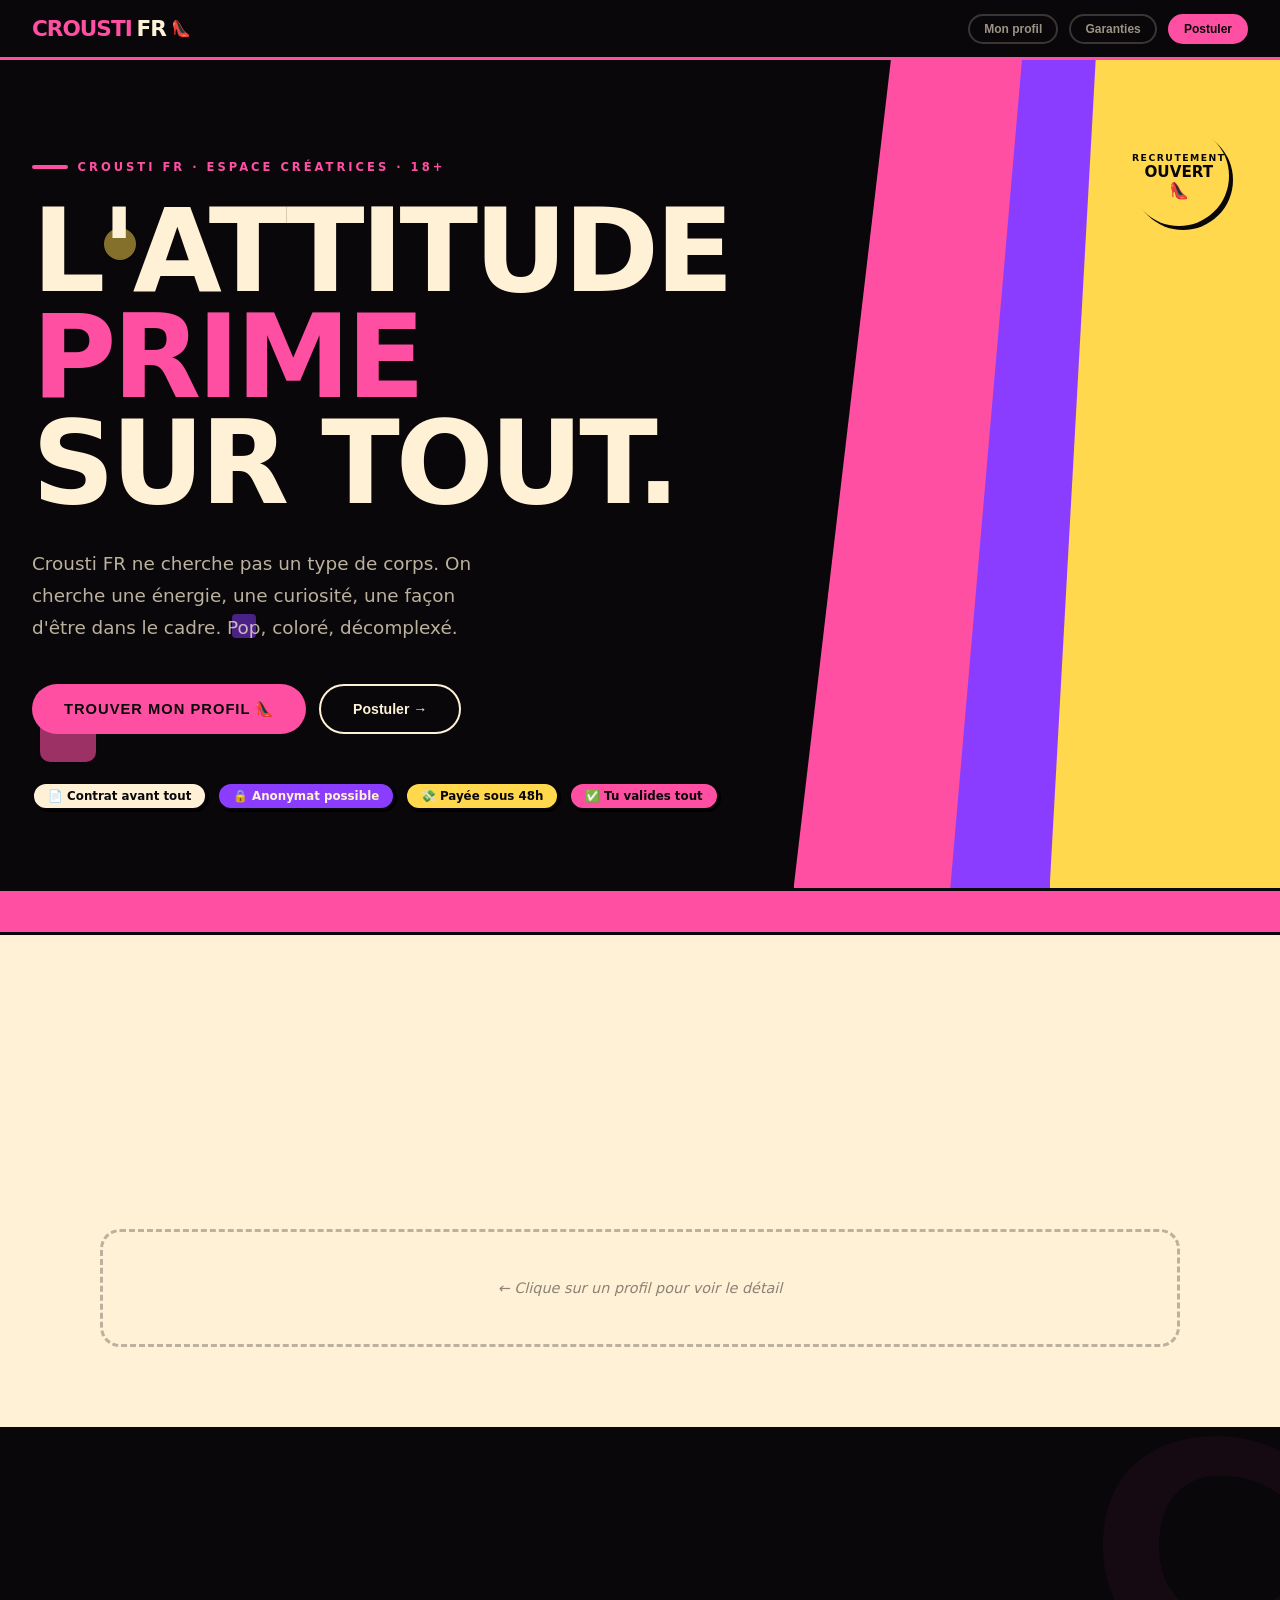
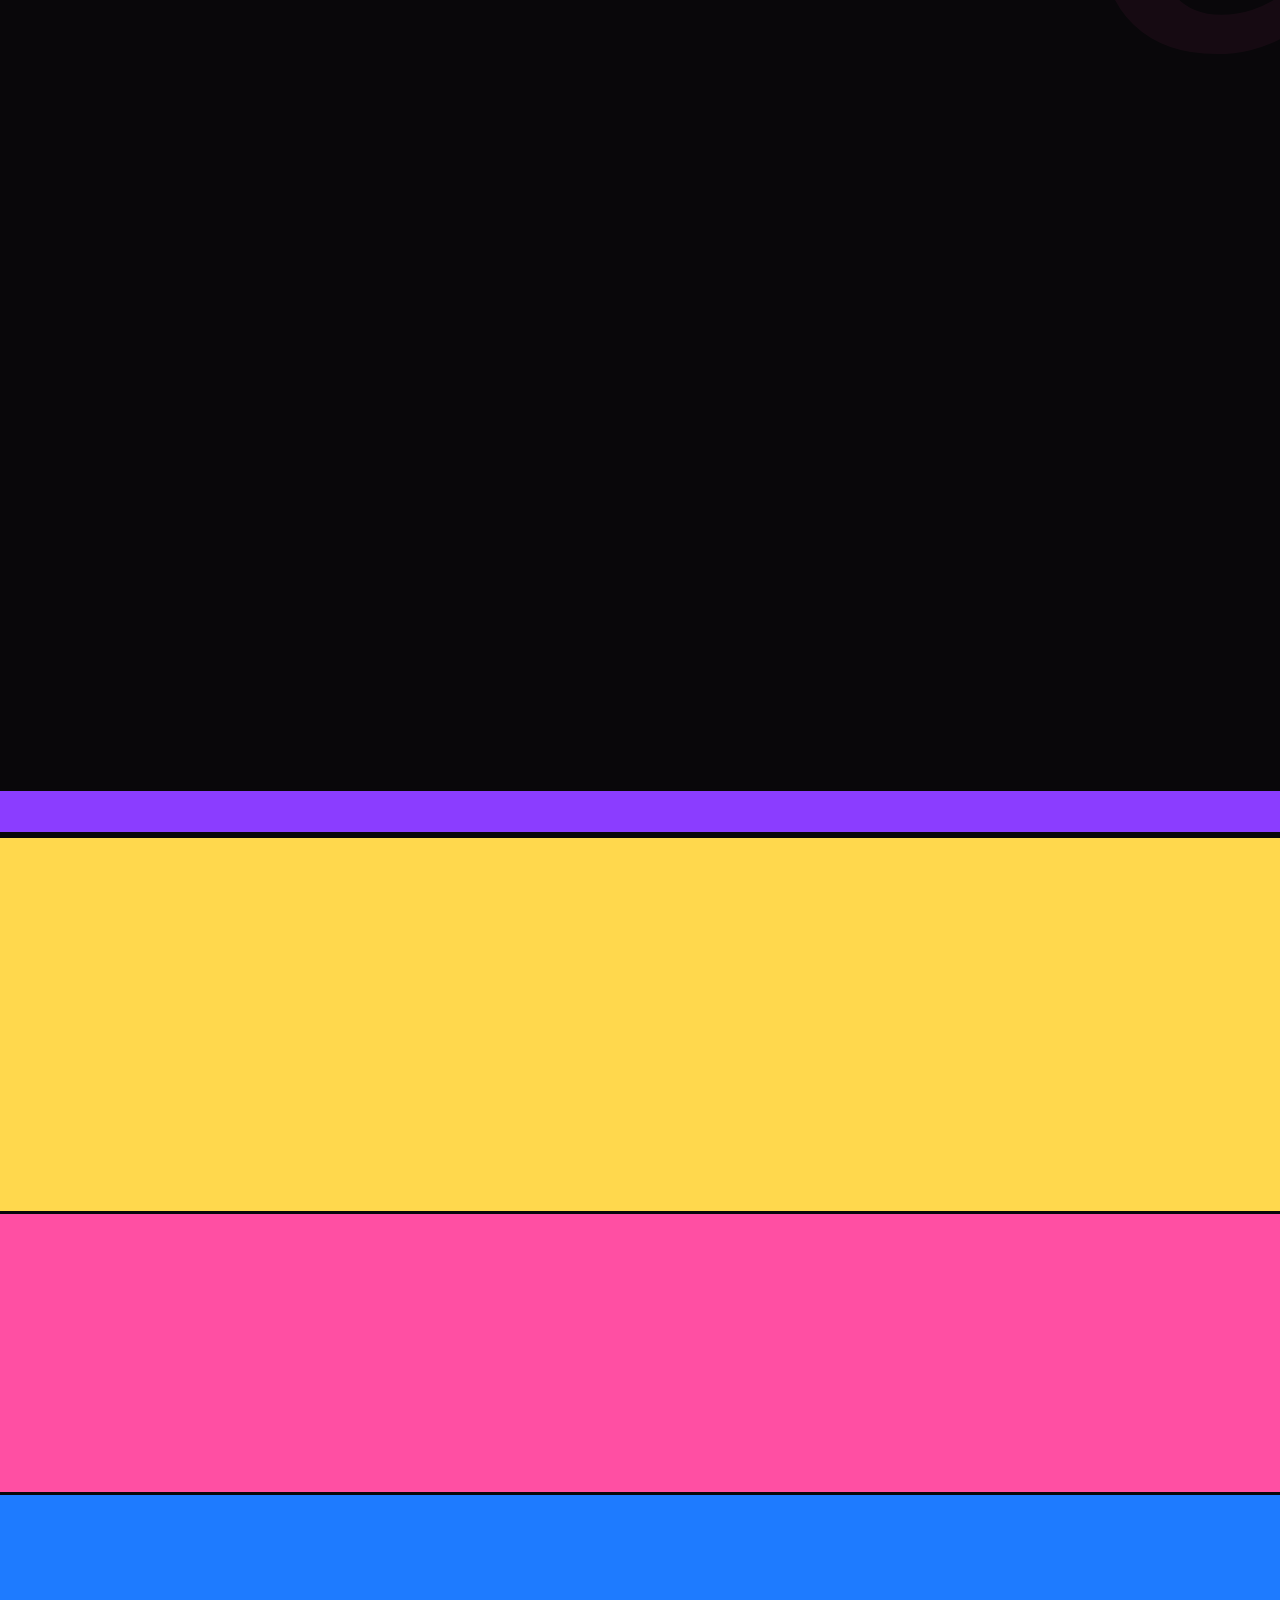
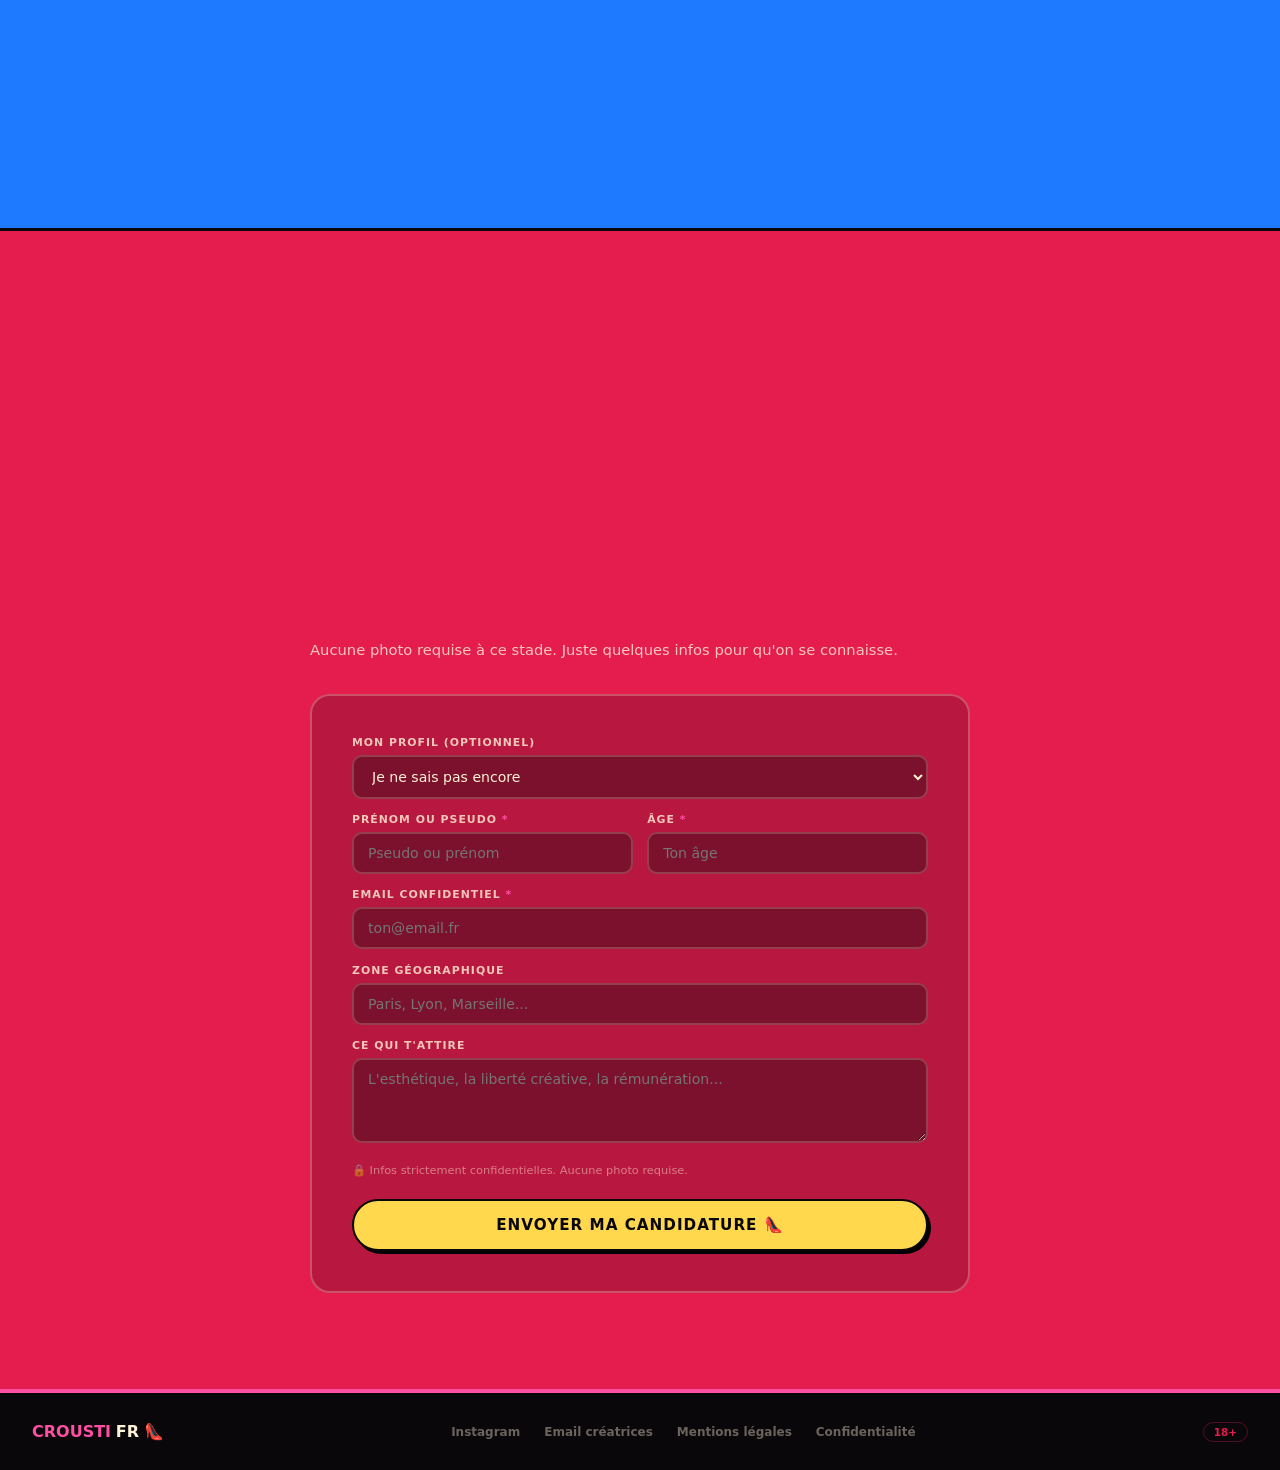
==== crousti-fr/index.html @ fb26a872 "Add files via upload" ====
<!DOCTYPE html>
<html lang="fr">
<head>
  <meta charset="UTF-8" />
  <meta name="viewport" content="width=device-width, initial-scale=1.0" />
  <title>Crousti FR – Espace Créatrices 18+</title>
  <link rel="stylesheet" href="css/style.css" />
</head>
<body>

  <!-- ══ HEADER ══════════════════════════════════════════════════════════════ -->
  <header>
    <div class="logo">
      <span class="logo-crousti">CROUSTI</span>
      <span class="logo-fr">FR</span>
      <span class="logo-heel">👠</span>
    </div>
    <nav>
      <button class="nav-link" onclick="scrollTo('profils')">Mon profil</button>
      <button class="nav-link" onclick="scrollTo('garanties')">Garanties</button>
      <button class="nav-cta"  onclick="scrollTo('postuler')">Postuler</button>
    </nav>
  </header>

  <!-- ══ HERO ════════════════════════════════════════════════════════════════ -->
  <section id="hero">
    <div class="hero-bg">
      <!-- Image hero : remplace src par l'URL de ton image hébergée -->
      <div class="hero-img-wrap" id="hero-img-wrap">
        <img src="hero.jpg" alt="Crousti FR modèle" onerror="this.parentElement.style.display='none'" />
        <div class="hero-img-fade"></div>
        <div class="hero-img-veil"></div>
      </div>
      <div class="band-rose"></div>
      <div class="band-violet"></div>
      <div class="band-jaune"></div>
      <div class="deco-sq1"></div>
      <div class="deco-sq2"></div>
      <div class="deco-sq3"></div>
    </div>
    <div class="hero-badge">
      <div>
        <div class="hero-badge-label">Recrutement</div>
        <div class="hero-badge-open">OUVERT</div>
        <div>👠</div>
      </div>
    </div>
    <div class="hero-content">
      <div class="hero-overline">
        <div class="overline-bar"></div>
        <span class="overline-text">Crousti FR · Espace créatrices · 18+</span>
      </div>
      <h1 class="hero-h1">
        <span class="hero-word"><span class="hero-word-inner">L'ATTITUDE</span></span>
        <span class="hero-word"><span class="hero-word-inner rose">PRIME</span></span>
        <span class="hero-word"><span class="hero-word-inner">SUR TOUT.</span></span>
      </h1>
      <p class="hero-sub">
        Crousti FR ne cherche pas un type de corps. On cherche une énergie, une curiosité, une façon d'être dans le cadre. Pop, coloré, décomplexé.
      </p>
      <div class="hero-ctas">
        <button class="btn-primary" onclick="scrollTo('profils')">Trouver mon profil 👠</button>
        <button class="btn-ghost"   onclick="scrollTo('postuler')">Postuler →</button>
      </div>
      <div class="hero-pills">
        <span class="pill pill-creme">📄 Contrat avant tout</span>
        <span class="pill pill-violet">🔒 Anonymat possible</span>
        <span class="pill pill-jaune">💸 Payée sous 48h</span>
        <span class="pill pill-rose">✅ Tu valides tout</span>
      </div>
    </div>
  </section>

  <!-- ══ TICKER 1 ═════════════════════════════════════════════════════════════ -->
  <div class="ticker ticker-rose">
    <div class="ticker-track" id="ticker1"></div>
  </div>

  <!-- ══ PROFILS ══════════════════════════════════════════════════════════════ -->
  <section id="profils">
    <div class="profils-inner">
      <div class="profils-header rv-left">
        <div>
          <span class="sec-label" style="color:var(--rose)">5 profils recherchés</span>
          <h2 class="profils-h2">Tu te reconnais<br><span>dans lequel ?</span></h2>
        </div>
        <p class="profils-sub">Clique sur le profil qui te ressemble pour voir ce qu'on attend de toi.</p>
      </div>
      <div class="cards-grid" id="seg-cards"></div>
      <div id="seg-detail-area">
        <div class="seg-placeholder">← Clique sur un profil pour voir le détail</div>
      </div>
    </div>
  </section>

  <!-- ══ MANIFESTE ════════════════════════════════════════════════════════════ -->
  <section id="manifeste">
    <span class="manifeste-deco">C</span>
    <div class="manifeste-inner rv-up">
      <span class="sec-label" style="color:var(--rose)">Notre état d'esprit</span>
      <h2 class="manifeste-h2">
        Le désir n'a pas besoin<br>d'être sombre<br>
        <span>pour être intense.</span>
      </h2>
      <p class="manifeste-p">Crousti FR produit des photos et vidéos érotiques pour adultes. Du contenu assumé, esthétiquement soigné, tourné dans le respect total de chaque créatrice. Pas le cliché du secteur — quelque chose de plus curieux, de plus coloré, de plus humain.</p>
      <p class="manifeste-p">Nos tournages sont des espaces où le désir peut être drôle, inattendu, pop, tendre — toujours librement choisi. Jamais honteux. Jamais imposé.</p>
      <p class="manifeste-quote">Parce que la curiosité est une énergie. Et chez Crousti FR, elle porte des talons.</p>
      <p class="manifeste-p">Et cette curiosité n'a pas d'âge. À 40 ans, la façon d'être dans un cadre — d'y apporter quelque chose de vrai, d'ancré — ça ne s'invente pas. C'est exactement ce qu'on cherche.</p>
    </div>
  </section>

  <!-- ══ PROCESS ══════════════════════════════════════════════════════════════ -->
  <section id="process">
    <div class="process-header rv-up">
      <span class="sec-label" style="color:rgba(255,241,214,.6)">Comment ça se passe</span>
      <h2 class="process-h2">
        6 étapes. <span class="j">Transparent.</span> <span class="r">Sans surprise.</span>
      </h2>
    </div>
    <div class="process-grid" id="process-grid"></div>
  </section>

  <!-- ══ TICKER 2 ═════════════════════════════════════════════════════════════ -->
  <div class="ticker ticker-violet">
    <div class="ticker-track" id="ticker2"></div>
  </div>

  <!-- ══ GARANTIES ════════════════════════════════════════════════════════════ -->
  <section id="garanties">
    <div class="garanties-inner">
      <div class="garanties-header rv-up">
        <div>
          <span class="sec-label" style="color:rgba(9,7,10,.6)">Tes garanties</span>
          <h2 class="garanties-h2">
            Ce qu'on te garantit.<br><span>Sans exception.</span>
          </h2>
        </div>
        <p style="font-size:.88rem;color:rgba(9,7,10,.55);max-width:260px;line-height:1.7">
          Pas des arguments marketing — les conditions de base.
        </p>
      </div>
      <div class="garanties-grid" id="garanties-grid"></div>
    </div>
  </section>

  <!-- ══ TÉMOIGNAGES ══════════════════════════════════════════════════════════ -->
  <section id="temoignages">
    <div class="temoignages-inner">
      <div class="rv-up">
        <span class="sec-label" style="color:rgba(9,7,10,.6)">Elles l'ont fait</span>
        <h2 class="temoignages-h2">Ce qu'elles en disent.</h2>
      </div>
      <div class="temo-grid" id="temo-grid"></div>
    </div>
  </section>

  <!-- ══ FAQ ══════════════════════════════════════════════════════════════════ -->
  <section id="faq">
    <div class="faq-inner">
      <div class="rv-up">
        <span class="sec-label" style="color:rgba(255,241,214,.6)">FAQ</span>
        <h2 class="faq-h2">Tes questions.<br><span>Nos réponses.</span></h2>
      </div>
      <div class="faq-list" id="faq-list"></div>
    </div>
  </section>

  <!-- ══ FORMULAIRE ════════════════════════════════════════════════════════════ -->
  <section id="postuler">
    <div class="form-inner">
      <div class="form-top rv-up">
        <div>
          <span class="sec-label" style="color:rgba(255,241,214,.6)">Candidature</span>
          <h2 class="form-h2">Prête à<br>nous rejoindre&nbsp;?</h2>
        </div>
        <div class="form-badge">
          <div>
            <div class="form-badge-icon">👠</div>
            <div class="form-badge-label">Réponse<br>48h</div>
          </div>
        </div>
      </div>
      <p class="form-intro">Aucune photo requise à ce stade. Juste quelques infos pour qu'on se connaisse.</p>

      <!-- Succès -->
      <div class="form-success" id="form-success">
        <span class="form-success-icon">👠</span>
        <h3>Candidature reçue !</h3>
        <p>On revient vers toi dans les 48h. À très vite.</p>
      </div>

      <!-- Formulaire -->
      <div class="form-box" id="form-box">
        <div class="form-field">
          <label class="form-label" for="f-profil">Mon profil (optionnel)</label>
          <select class="form-select" id="f-profil" name="profil">
            <option value="">Je ne sais pas encore</option>
            <option value="La Pop Curieuse">🍭 La Pop Curieuse</option>
            <option value="L'Attitude Assumée">💋 L'Attitude Assumée</option>
            <option value="La Complicité Ouverte">🌺 La Complicité Ouverte</option>
            <option value="L'Originale Décalée">🦋 L'Originale Décalée</option>
            <option value="L'Énergique Pop">🍒 L'Énergique Pop</option>
          </select>
        </div>
        <div class="form-row form-field">
          <div>
            <label class="form-label" for="f-prenom">Prénom ou pseudo <span style="color:var(--rose)">*</span></label>
            <input class="form-input" id="f-prenom" type="text" placeholder="Pseudo ou prénom" />
          </div>
          <div>
            <label class="form-label" for="f-age">Âge <span style="color:var(--rose)">*</span></label>
            <input class="form-input" id="f-age" type="number" placeholder="Ton âge" min="18" max="99" />
          </div>
        </div>
        <div class="form-field">
          <label class="form-label" for="f-email">Email confidentiel <span style="color:var(--rose)">*</span></label>
          <input class="form-input" id="f-email" type="email" placeholder="ton@email.fr" />
        </div>
        <div class="form-field">
          <label class="form-label" for="f-zone">Zone géographique</label>
          <input class="form-input" id="f-zone" type="text" placeholder="Paris, Lyon, Marseille..." />
        </div>
        <div class="form-field">
          <label class="form-label" for="f-motivation">Ce qui t'attire</label>
          <textarea class="form-textarea" id="f-motivation" placeholder="L'esthétique, la liberté créative, la rémunération..."></textarea>
        </div>
        <div class="form-error-msg" id="form-error">⚠️ Prénom, âge et email sont requis pour envoyer ta candidature.</div>
        <p class="form-privacy">🔒 Infos strictement confidentielles. Aucune photo requise.</p>
        <button class="btn-submit" id="btn-submit" onclick="submitForm()">
          Envoyer ma candidature 👠
        </button>
      </div>
    </div>
  </section>

  <!-- ══ FOOTER ════════════════════════════════════════════════════════════════ -->
  <footer>
    <div class="footer-logo">
      <span class="footer-logo-crousti">CROUSTI</span>
      <span class="footer-logo-fr">FR</span>
      <span class="logo-heel">👠</span>
    </div>
    <div class="footer-links">
      <a class="footer-link" href="#" target="_blank">Instagram</a>
      <a class="footer-link" href="#" target="_blank">Email créatrices</a>
      <a class="footer-link" href="#" target="_blank">Mentions légales</a>
      <a class="footer-link" href="#" target="_blank">Confidentialité</a>
    </div>
    <span class="footer-18">18+</span>
  </footer>

  <!-- ══ SCRIPT ════════════════════════════════════════════════════════════════ -->

  <script src="js/main.js"></script>
</body>
</html>
---- crousti-fr/css/style.css ----
/* ─── VARIABLES ─────────────────────────────────────────────────────── */
    :root {
      --noir:   #09070A;
      --rose:   #FF4FA3;
      --cerise: #E51D4E;
      --jaune:  #FFD84D;
      --bleu:   #1E7BFF;
      --violet: #8B3DFF;
      --creme:  #FFF1D6;
    }

    /* ─── RESET ─────────────────────────────────────────────────────────── */
    *, *::before, *::after { box-sizing: border-box; margin: 0; padding: 0; }
    html { scroll-behavior: smooth; }
    body {
      font-family: 'Segoe UI', system-ui, sans-serif;
      background: var(--noir);
      color: var(--creme);
      overflow-x: hidden;
    }
    button { cursor: pointer; }
    a { text-decoration: none; }

    /* ─── KEYFRAMES ──────────────────────────────────────────────────────── */
    @keyframes ticker {
      0%   { transform: translateX(0); }
      100% { transform: translateX(-50%); }
    }
    @keyframes badgeSpin {
      0%,100% { transform: rotate(-12deg) scale(1); }
      25%     { transform: rotate(-8deg) scale(1.06); }
      75%     { transform: rotate(-16deg) scale(0.96); }
    }
    @keyframes badgeSpin2 {
      0%,100% { transform: rotate(8deg) scale(1); }
      50%     { transform: rotate(12deg) scale(1.05); }
    }
    @keyframes pulseGlow {
      0%,100% { box-shadow: 4px 4px 0 #000, 0 0 0 0 rgba(255,79,163,0); }
      50%     { box-shadow: 4px 4px 0 #000, 0 0 24px 6px rgba(255,79,163,0.5); }
    }
    @keyframes fadeUp {
      from { opacity:0; transform: translateY(40px); }
      to   { opacity:1; transform: translateY(0); }
    }
    @keyframes popIn {
      0%   { opacity:0; transform: scale(0.75) rotate(-2deg); }
      70%  { opacity:1; transform: scale(1.06) rotate(0.5deg); }
      100% { opacity:1; transform: scale(1) rotate(0deg); }
    }
    @keyframes wordIn {
      from { opacity:0; transform: translateY(60px) skewY(4deg); }
      to   { opacity:1; transform: translateY(0) skewY(0deg); }
    }
    @keyframes floatBob {
      0%,100% { transform: translateY(0) rotate(-0.5deg); }
      50%     { transform: translateY(-8px) rotate(0.5deg); }
    }
    @keyframes heroSlideIn {
      from { opacity:0; transform: translateX(100%); }
      to   { opacity:1; transform: translateX(0); }
    }
    @keyframes heroImgFadeIn {
      from { opacity:0; }
      to   { opacity:1; }
    }

    /* ─── SCROLL REVEAL ──────────────────────────────────────────────────── */
    .rv-up   { opacity:0; transform: translateY(50px);  transition: opacity .65s cubic-bezier(.22,1,.36,1), transform .65s cubic-bezier(.22,1,.36,1); }
    .rv-left { opacity:0; transform: translateX(-55px); transition: opacity .6s cubic-bezier(.22,1,.36,1),  transform .6s cubic-bezier(.22,1,.36,1); }
    .rv-right{ opacity:0; transform: translateX(55px);  transition: opacity .6s cubic-bezier(.22,1,.36,1),  transform .6s cubic-bezier(.22,1,.36,1); }
    .rv-pop  { opacity:0; transform: scale(0.8);        transition: opacity .5s cubic-bezier(.34,1.56,.64,1), transform .5s cubic-bezier(.34,1.56,.64,1); }
    .visible { opacity:1 !important; transform: none !important; }

    /* ─── HEADER ──────────────────────────────────────────────────────────── */
    header {
      position: sticky; top: 0; z-index: 200;
      background: var(--noir);
      border-bottom: 3px solid var(--rose);
      display: flex; align-items: center; justify-content: space-between;
      padding: 0 2rem; height: 60px;
      animation: fadeUp .5s ease both;
    }
    .logo { display:flex; align-items:center; gap:.3rem; }
    .logo-crousti { font-weight:900; font-size:1.35rem; letter-spacing:-1px; color:var(--rose); }
    .logo-fr      { font-weight:900; font-size:1.35rem; letter-spacing:-1px; }
    .logo-heel    { animation: floatBob 3s ease-in-out infinite; display:inline-block; }
    nav { display:flex; gap:.7rem; }
    .nav-link {
      background: transparent; color: rgba(255,241,214,.6);
      border: 2px solid rgba(255,241,214,.2);
      padding: 6px 14px; border-radius: 50px; font-size:.75rem; font-weight:800;
      transition: all .2s;
    }
    .nav-link:hover { color: var(--creme); border-color: var(--creme); }
    .nav-cta {
      background: var(--rose); color: var(--noir); border: none;
      padding: 6px 16px; border-radius: 50px; font-size:.75rem; font-weight:800;
      animation: pulseGlow 3s 1s ease-in-out infinite;
      transition: transform .2s;
    }
    .nav-cta:hover { transform: scale(1.05); }

    /* ─── HERO ────────────────────────────────────────────────────────────── */
    #hero {
      min-height: 92vh; display:flex; flex-direction:column; justify-content:center;
      padding: 4rem 2rem 3rem; position:relative; overflow:hidden;
    }
    .hero-bg { position:absolute; inset:0; pointer-events:none; }

    /* Image hero */
    .hero-img-wrap {
      position:absolute; top:0; left:0; width:52%; height:100%;
      animation: heroImgFadeIn 1.1s .15s ease both;
    }
    .hero-img-wrap img {
      width:100%; height:100%; object-fit:cover; object-position:center top; display:block;
    }
    .hero-img-fade {
      position:absolute; inset:0;
      background: linear-gradient(to left, #09070A 0%, rgba(9,7,10,.73) 12%, rgba(9,7,10,.4) 30%, transparent 58%);
    }
    .hero-img-veil { position:absolute; inset:0; background: rgba(9,7,10,.13); }

    /* Color bands */
    .band-rose {
      position:absolute; top:0; right:0; width:38%; height:100%;
      background: var(--rose); clip-path: polygon(20% 0,100% 0,100% 100%,0 100%);
      animation: heroSlideIn .9s cubic-bezier(.22,1,.36,1) both;
    }
    .band-violet {
      position:absolute; top:0; right:0; width:28%; height:100%;
      background: var(--violet); clip-path: polygon(28% 0,100% 0,100% 100%,8% 100%);
      animation: heroSlideIn .9s .1s cubic-bezier(.22,1,.36,1) both;
    }
    .band-jaune {
      position:absolute; top:0; right:0; width:18%; height:100%;
      background: var(--jaune); clip-path: polygon(20% 0,100% 0,100% 100%,0 100%);
      animation: heroSlideIn .9s .2s cubic-bezier(.22,1,.36,1) both;
    }
    /* Floating deco shapes */
    .deco-sq1 {
      position:absolute; bottom:15%; left:3%; width:60px; height:60px;
      background: var(--rose); border-radius:12px; border:2px solid var(--noir);
      animation: floatBob 4s ease-in-out infinite; opacity:.6;
    }
    .deco-sq2 {
      position:absolute; top:20%; left:8%; width:36px; height:36px;
      background: var(--jaune); border-radius:50%; border:2px solid var(--noir);
      animation: floatBob 3s 1s ease-in-out infinite; opacity:.5;
    }
    .deco-sq3 {
      position:absolute; bottom:30%; left:18%; width:28px; height:28px;
      background: var(--violet); border-radius:6px; border:2px solid var(--noir);
      animation: floatBob 5s .5s ease-in-out infinite; opacity:.5;
    }
    /* Badge */
    .hero-badge {
      position:absolute; top:8%; right:4%; z-index:10;
      background: var(--jaune); border-radius:50%; width:100px; height:100px;
      display:flex; align-items:center; justify-content:center;
      box-shadow: 4px 4px 0 var(--noir);
      animation: badgeSpin 4s ease-in-out infinite;
      text-align:center; line-height:1.2;
    }
    .hero-badge-label { font-weight:900; font-size:.58rem; letter-spacing:1.5px; text-transform:uppercase; color:var(--noir); }
    .hero-badge-open  { font-weight:900; font-size:.95rem; color:var(--noir); }

    /* Hero content */
    .hero-content { position:relative; z-index:5; max-width:760px; }
    .hero-overline {
      display:inline-flex; align-items:center; gap:.6rem; margin-bottom:1.5rem;
      animation: fadeUp .6s .3s cubic-bezier(.22,1,.36,1) both;
    }
    .overline-bar { width:36px; height:4px; background:var(--rose); border-radius:2px; }
    .overline-text { font-size:.72rem; font-weight:800; letter-spacing:3px; text-transform:uppercase; color:var(--rose); }

    .hero-h1 {
      font-size: clamp(3rem,9vw,7.5rem); font-weight:900;
      letter-spacing:-4px; line-height:.92; margin-bottom:2rem;
      text-transform:uppercase;
    }
    .hero-word { display:block; overflow:hidden; }
    .hero-word-inner {
      display:block; color:var(--creme);
      animation: wordIn .7s cubic-bezier(.22,1,.36,1) both;
    }
    .hero-word-inner.rose { color: var(--rose); }
    .hero-word-inner:nth-child(1) { animation-delay:.4s; }
    .hero-word-inner:nth-child(2) { animation-delay:.55s; }
    .hero-word-inner:nth-child(3) { animation-delay:.7s; }

    .hero-sub {
      font-size: clamp(.95rem,2vw,1.15rem); color:rgba(255,241,214,.73);
      max-width:480px; line-height:1.75; margin-bottom:2.5rem;
      animation: fadeUp .6s .85s cubic-bezier(.22,1,.36,1) both;
    }
    .hero-ctas {
      display:flex; gap:.8rem; flex-wrap:wrap; margin-bottom:3rem;
      animation: fadeUp .6s 1s cubic-bezier(.22,1,.36,1) both;
    }
    .btn-primary {
      background:var(--rose); color:var(--noir); border:none;
      padding:15px 32px; border-radius:50px; font-size:.92rem;
      font-weight:900; letter-spacing:1px; text-transform:uppercase;
      animation: pulseGlow 3s 2s ease-in-out infinite;
      transition: transform .2s cubic-bezier(.34,1.56,.64,1);
    }
    .btn-primary:hover { transform:scale(1.07); }
    .btn-ghost {
      background:transparent; color:var(--creme); border:2px solid var(--creme);
      padding:15px 32px; border-radius:50px; font-size:.88rem; font-weight:700;
      transition:all .2s;
    }
    .btn-ghost:hover { background:var(--creme); color:var(--noir); }
    .hero-pills {
      display:flex; gap:.6rem; flex-wrap:wrap;
      animation: fadeUp .6s 1.1s ease both;
    }
    .pill {
      border-radius:50px; padding:5px 14px; font-size:.74rem; font-weight:800;
      border:2px solid var(--noir); box-shadow:2px 2px 0 #000; display:inline-block;
    }
    .pill-creme { background:var(--creme); color:var(--noir); }
    .pill-violet{ background:var(--violet); color:var(--creme); }
    .pill-jaune { background:var(--jaune);  color:var(--noir); }
    .pill-rose  { background:var(--rose);   color:var(--noir); }

    /* ─── TICKER ──────────────────────────────────────────────────────────── */
    .ticker {
      overflow:hidden; white-space:nowrap;
      border-top:3px solid var(--noir); border-bottom:3px solid var(--noir);
      padding:11px 0;
    }
    .ticker-track {
      display:inline-flex;
      animation: ticker 18s linear infinite;
    }
    .ticker-item {
      font-weight:900; font-size:.8rem; margin-right:3rem;
      letter-spacing:2px; text-transform:uppercase; flex-shrink:0;
    }
    .ticker-rose   { background:var(--rose); }
    .ticker-violet { background:var(--violet); }
    .ticker-rose   .ticker-item { color:var(--noir); }
    .ticker-violet .ticker-item { color:var(--creme); }

    /* ─── SECTION LABELS ─────────────────────────────────────────────────── */
    .sec-label {
      font-size:.65rem; font-weight:900; letter-spacing:3px;
      text-transform:uppercase; display:block; margin-bottom:.6rem;
    }

    /* ─── PROFILS ─────────────────────────────────────────────────────────── */
    #profils { background:var(--creme); padding:5rem 2rem; }
    .profils-inner { max-width:1080px; margin:0 auto; }
    .profils-header {
      display:flex; align-items:flex-end; justify-content:space-between;
      flex-wrap:wrap; gap:1rem; margin-bottom:3rem;
    }
    .profils-h2 {
      font-size:clamp(2rem,5vw,3.5rem); font-weight:900; color:var(--noir);
      letter-spacing:-2px; text-transform:uppercase; line-height:1;
    }
    .profils-h2 span { color:var(--rose); }
    .profils-sub { font-size:.88rem; color:rgba(9,7,10,.6); max-width:280px; line-height:1.7; }
    .cards-grid {
      display:grid; grid-template-columns:repeat(5,1fr); gap:.9rem; margin-bottom:2rem;
    }
    .seg-card {
      background:#fff; border:3px solid rgba(9,7,10,.13);
      border-radius:16px; padding:1.5rem 1rem; text-align:center;
      cursor:pointer; transition:all .3s cubic-bezier(.34,1.56,.64,1);
      box-shadow:2px 2px 0 rgba(9,7,10,.2);
    }
    .seg-card:hover { transform:translateY(-8px) rotate(-1deg) scale(1.04); }
    .seg-card.active {
      border-color:var(--noir) !important; border-width:3px;
      transform:translateY(-8px) rotate(-1deg) scale(1.04) !important;
      box-shadow:6px 6px 0 var(--noir) !important;
    }
    .seg-emoji {
      font-size:2.2rem; margin-bottom:.5rem; display:inline-block;
    }
    .seg-card.active .seg-emoji { animation: floatBob 2s ease-in-out infinite; }
    .seg-name { font-weight:900; font-size:.82rem; color:var(--noir); line-height:1.3; }
    .seg-card.active .seg-name { color:var(--creme); }
    .seg-age  { font-size:.65rem; font-weight:700; color:rgba(9,7,10,.47); margin-top:4px; }
    .seg-card.active .seg-age { color:rgba(255,241,214,.77); }

    /* Detail panel */
    .seg-detail {
      border:3px solid var(--noir); border-radius:20px; overflow:hidden;
      box-shadow:6px 6px 0 var(--noir);
      animation: popIn .45s cubic-bezier(.34,1.56,.64,1) both;
      display:none;
    }
    .seg-detail.visible-panel { display:block; }
    .seg-detail-top {
      padding:2.5rem; display:flex; align-items:flex-start; gap:1.5rem; flex-wrap:wrap;
    }
    .seg-detail-emoji-big { font-size:4rem; line-height:1; animation: floatBob 3s ease-in-out infinite; }
    .seg-detail-title {
      font-weight:900; font-size:clamp(1.5rem,4vw,2.5rem);
      line-height:1.1; text-transform:uppercase; margin-bottom:.5rem;
    }
    .seg-detail-hook { font-weight:800; font-size:clamp(.95rem,2vw,1.2rem); opacity:.75; font-style:italic; }
    .seg-detail-body {
      background:rgba(9,7,10,.15); padding:2rem 2.5rem;
      display:grid; grid-template-columns:1fr 1fr; gap:2rem;
    }
    .seg-pitch { font-size:.92rem; line-height:1.8; margin-bottom:1.5rem; }
    .seg-not-box { background:rgba(9,7,10,.18); border-radius:12px; padding:1rem 1.2rem; }
    .seg-not-text { font-size:.82rem; opacity:.7; line-height:1.6; font-style:italic; }
    .seg-traits, .seg-formats { display:flex; flex-wrap:wrap; gap:.5rem; }
    .trait-pill {
      border-radius:50px; padding:5px 14px; font-size:.76rem; font-weight:800;
      background:var(--noir);
    }
    .fmt-pill {
      border-radius:50px; padding:5px 14px; font-size:.76rem; font-weight:700;
      background:transparent; border:2px solid var(--noir);
    }
    .seg-detail-footer {
      padding:1.5rem 2.5rem; display:flex; justify-content:flex-end;
    }
    .btn-postuler-seg {
      background:var(--noir); border:none; padding:12px 28px;
      border-radius:50px; font-size:.88rem; font-weight:900; letter-spacing:1px;
      text-transform:uppercase; box-shadow:3px 3px 0 var(--creme);
      transition:all .2s cubic-bezier(.34,1.56,.64,1);
    }
    .btn-postuler-seg:hover { transform:scale(1.07); box-shadow:5px 5px 0 var(--creme); }
    /* Placeholder when no segment selected */
    .seg-placeholder {
      border:3px dashed rgba(9,7,10,.27); border-radius:20px;
      padding:3rem; text-align:center;
      color:rgba(9,7,10,.47); font-size:.9rem; font-style:italic;
    }

    /* ─── MANIFESTE ───────────────────────────────────────────────────────── */
    #manifeste {
      background:var(--noir); padding:6rem 2rem;
      position:relative; overflow:hidden;
    }
    .manifeste-deco {
      position:absolute; top:-20px; right:-20px; font-size:18rem;
      font-weight:900; color:var(--rose); opacity:.05; line-height:1;
      user-select:none; pointer-events:none;
      animation: floatBob 8s ease-in-out infinite;
    }
    .manifeste-inner { max-width:820px; margin:0 auto; position:relative; }
    .manifeste-h2 {
      font-size:clamp(2rem,5vw,3.5rem); font-weight:900;
      letter-spacing:-2px; line-height:1.1; margin-bottom:2.5rem;
      text-transform:uppercase;
    }
    .manifeste-h2 span { color:var(--rose); }
    .manifeste-p { font-size:1rem; color:rgba(255,241,214,.8); line-height:1.8; margin-bottom:1.2rem; }
    .manifeste-quote { font-size:clamp(1.1rem,2.5vw,1.4rem); color:var(--jaune); font-weight:800; font-style:italic; line-height:1.8; margin-bottom:1.2rem; }

    /* ─── PROCESS ─────────────────────────────────────────────────────────── */
    #process {}
    .process-header {
      background:var(--violet); padding:3rem 2rem 2rem; text-align:center;
      border-top:3px solid var(--noir); border-bottom:3px solid var(--noir);
    }
    .process-h2 {
      font-size:clamp(2rem,5vw,3rem); font-weight:900; color:var(--creme);
      letter-spacing:-2px; text-transform:uppercase;
    }
    .process-h2 .j { color:var(--jaune); }
    .process-h2 .r { color:var(--rose); }
    .process-grid { display:grid; grid-template-columns:repeat(3,1fr); }
    .process-step {
      padding:2.5rem 2rem; border:1px solid var(--noir);
    }
    .process-step:nth-child(-n+3) { border-top:3px solid var(--noir); }
    .step-num {
      font-size:3rem; font-weight:900; line-height:1;
      margin-bottom:.5rem; user-select:none;
    }
    .step-icon { font-size:1.1rem; }
    .step-title {
      font-weight:900; font-size:1rem; margin:.6rem 0 .4rem;
      text-transform:uppercase; letter-spacing:.5px;
    }
    .step-desc { font-size:.84rem; line-height:1.65; }

    /* ─── GARANTIES ───────────────────────────────────────────────────────── */
    #garanties {
      background:var(--jaune); padding:6rem 2rem;
      border-top:3px solid var(--noir);
    }
    .garanties-inner { max-width:1060px; margin:0 auto; }
    .garanties-header {
      display:flex; align-items:flex-end; justify-content:space-between;
      flex-wrap:wrap; gap:1rem; margin-bottom:3rem;
    }
    .garanties-h2 {
      font-size:clamp(2rem,5vw,3.5rem); font-weight:900; color:var(--noir);
      letter-spacing:-2px; text-transform:uppercase; line-height:1;
    }
    .garanties-h2 span { -webkit-text-stroke:2px var(--noir); color:transparent; }
    .garanties-grid { display:grid; grid-template-columns:repeat(3,1fr); gap:1rem; }
    .gar-card {
      border:2px solid var(--noir); border-radius:16px; padding:1.8rem;
      box-shadow:3px 3px 0 var(--noir);
      transition:all .25s cubic-bezier(.34,1.56,.64,1); cursor:default;
    }
    .gar-card:hover {
      box-shadow:6px 6px 0 var(--noir);
      transform:translateY(-6px) rotate(.5deg);
    }
    .gar-icon { font-size:1.8rem; margin-bottom:.7rem; display:inline-block; }
    .gar-card:hover .gar-icon { animation: floatBob 1.2s ease-in-out infinite; }
    .gar-title { font-weight:900; font-size:.95rem; margin-bottom:.5rem; }
    .gar-desc  { font-size:.83rem; line-height:1.65; }

    /* ─── TÉMOIGNAGES ─────────────────────────────────────────────────────── */
    #temoignages {
      background:var(--rose); padding:5rem 2rem;
      border-top:3px solid var(--noir);
    }
    .temoignages-inner { max-width:980px; margin:0 auto; }
    .temoignages-h2 {
      font-size:clamp(2rem,5vw,3rem); font-weight:900; color:var(--noir);
      letter-spacing:-2px; margin-bottom:2.5rem; text-transform:uppercase;
    }
    .temo-grid { display:grid; grid-template-columns:repeat(3,1fr); gap:1rem; }
    .temo-card {
      border:2px solid var(--noir); border-radius:16px;
      padding:1.8rem; box-shadow:4px 4px 0 #000;
      transition:all .3s cubic-bezier(.34,1.56,.64,1); cursor:default;
    }
    .temo-card:hover {
      transform:rotate(0deg) translateY(-8px) scale(1.02) !important;
      box-shadow:8px 8px 0 #000;
    }
    .temo-quote-mark { font-size:2.5rem; font-weight:900; line-height:1; margin-bottom:.8rem; }
    .temo-text { font-size:.88rem; line-height:1.75; font-style:italic; margin-bottom:1.2rem; }
    .temo-sep { border-top:1px solid rgba(255,241,214,.2); padding-top:1rem; display:flex; align-items:center; gap:.7rem; }
    .temo-avatar {
      width:36px; height:36px; border-radius:50%;
      display:flex; align-items:center; justify-content:center;
      font-weight:900; font-size:.95rem; flex-shrink:0;
    }
    .temo-profil { font-weight:800; font-size:.78rem; }
    .temo-univers { font-size:.7rem; opacity:.6; }

    /* ─── FAQ ─────────────────────────────────────────────────────────────── */
    #faq {
      background:var(--bleu); padding:5rem 2rem;
      border-top:3px solid var(--noir);
    }
    .faq-inner { max-width:740px; margin:0 auto; }
    .faq-h2 {
      font-size:clamp(2rem,4vw,3rem); font-weight:900; color:var(--creme);
      letter-spacing:-2px; margin-bottom:2.5rem; text-transform:uppercase;
    }
    .faq-h2 span { color:var(--jaune); }
    .faq-list { display:flex; flex-direction:column; gap:.7rem; }
    .faq-item {
      background:rgba(255,241,214,.12); border:2px solid rgba(255,241,214,.27);
      border-radius:14px; overflow:hidden;
      transition:all .3s cubic-bezier(.22,1,.36,1);
    }
    .faq-item.open {
      background:var(--creme); border-color:var(--noir);
      box-shadow:3px 3px 0 #000; transform:scale(1.01);
    }
    .faq-btn {
      width:100%; background:transparent; border:none;
      padding:1.1rem 1.5rem; display:flex; justify-content:space-between;
      align-items:center; gap:1rem; cursor:pointer;
    }
    .faq-q { font-weight:800; font-size:.9rem; color:var(--creme); text-align:left; }
    .faq-item.open .faq-q { color:var(--noir); }
    .faq-icon { font-size:1.2rem; font-weight:900; color:var(--jaune); flex-shrink:0; transition:transform .3s; }
    .faq-item.open .faq-icon { color:var(--rose); }
    .faq-answer {
      max-height:0; overflow:hidden;
      transition:max-height .35s cubic-bezier(.22,1,.36,1);
    }
    .faq-item.open .faq-answer { max-height:300px; }
    .faq-r {
      padding:0 1.5rem 1.2rem;
      font-size:.88rem; color:rgba(9,7,10,.87); line-height:1.75;
    }

    /* ─── FORMULAIRE ──────────────────────────────────────────────────────── */
    #postuler {
      background:var(--cerise); padding:6rem 2rem;
      border-top:3px solid var(--noir);
    }
    .form-inner { max-width:660px; margin:0 auto; }
    .form-top {
      display:flex; align-items:flex-start; gap:2rem;
      flex-wrap:wrap; margin-bottom:2.5rem;
    }
    .form-h2 {
      font-size:clamp(2rem,5vw,3.5rem); font-weight:900; color:var(--creme);
      letter-spacing:-2px; text-transform:uppercase; line-height:1.05;
    }
    .form-badge {
      background:var(--jaune); border:2px solid var(--noir); border-radius:50%;
      width:90px; height:90px; display:flex; align-items:center; justify-content:center;
      flex-shrink:0; box-shadow:3px 3px 0 #000; margin-top:.5rem;
      animation: badgeSpin2 5s ease-in-out infinite;
      text-align:center; line-height:1.2;
    }
    .form-badge-icon { font-size:1.4rem; }
    .form-badge-label { font-size:.52rem; font-weight:900; letter-spacing:1px; text-transform:uppercase; color:var(--noir); }
    .form-intro { color:rgba(255,241,214,.8); font-size:.92rem; margin-bottom:2rem; line-height:1.7; }
    .form-box {
      background:rgba(9,7,10,.2); border:2px solid rgba(255,241,214,.27);
      border-radius:20px; padding:2.5rem;
    }
    .form-label {
      display:block; font-size:.68rem; font-weight:800; color:rgba(255,241,214,.8);
      margin-bottom:6px; letter-spacing:1px; text-transform:uppercase;
    }
    .form-input, .form-select, .form-textarea {
      width:100%; padding:11px 14px; border-radius:10px;
      border:2px solid rgba(255,241,214,.2); font-size:.88rem;
      background:rgba(9,7,10,.35); color:var(--creme); outline:none;
      font-family:inherit;
      transition:border-color .2s;
    }
    .form-input:focus, .form-select:focus, .form-textarea:focus {
      border-color:rgba(255,241,214,.6);
    }
    .form-input.error, .form-select.error, .form-textarea.error {
      border-color:var(--rose) !important;
    }
    .form-select option { background:var(--noir); color:var(--creme); }
    .form-textarea { min-height:85px; resize:vertical; }
    .form-row { display:grid; grid-template-columns:1fr 1fr; gap:.9rem; }
    .form-field { margin-bottom:.9rem; }
    .form-error-msg {
      font-size:.78rem; color:var(--rose); font-weight:700; margin-bottom:.8rem;
      background:rgba(255,79,163,.12); padding:8px 12px; border-radius:8px;
      border:1px solid rgba(255,79,163,.33); display:none;
    }
    .form-error-msg.visible { display:block; }
    .form-privacy { font-size:.71rem; color:rgba(255,241,214,.47); margin-bottom:1.2rem; line-height:1.6; }
    .btn-submit {
      width:100%; background:var(--jaune); color:var(--noir);
      border:2px solid var(--noir); padding:15px; border-radius:50px;
      font-size:.95rem; font-weight:900; letter-spacing:1px;
      text-transform:uppercase; box-shadow:3px 3px 0 #000;
      transition:all .2s cubic-bezier(.34,1.56,.64,1); font-family:inherit;
    }
    .btn-submit:hover:not(:disabled) { transform:scale(1.04); box-shadow:5px 5px 0 #000; }
    .btn-submit:disabled { opacity:.55; cursor:not-allowed; }
    .form-success {
      background:var(--noir); border:3px solid var(--creme); border-radius:20px;
      padding:3rem; text-align:center; box-shadow:5px 5px 0 #000;
      animation: popIn .5s cubic-bezier(.34,1.56,.64,1) both; display:none;
    }
    .form-success.visible { display:block; }
    .form-success-icon { font-size:3rem; margin-bottom:1rem; display:inline-block; animation:floatBob 2s ease-in-out infinite; }
    .form-success h3 { font-weight:900; font-size:1.5rem; color:var(--rose); margin-bottom:.8rem; }
    .form-success p  { color:rgba(255,241,214,.8); line-height:1.7; font-size:.9rem; }

    /* ─── FOOTER ──────────────────────────────────────────────────────────── */
    footer {
      background:var(--noir); border-top:4px solid var(--rose);
      padding:1.8rem 2rem; display:flex;
      justify-content:space-between; align-items:center;
      flex-wrap:wrap; gap:1rem;
    }
    .footer-logo { display:flex; align-items:center; gap:.3rem; }
    .footer-logo-crousti { font-weight:900; color:var(--rose); }
    .footer-logo-fr { font-weight:900; }
    .footer-links { display:flex; gap:1.5rem; flex-wrap:wrap; }
    .footer-link {
      font-size:.75rem; color:rgba(255,241,214,.4); font-weight:600;
      transition:color .2s;
    }
    .footer-link:hover { color:var(--rose); }
    .footer-18 {
      font-size:.65rem; font-weight:800; color:var(--cerise);
      border:1px solid rgba(229,29,78,.33); padding:3px 10px; border-radius:20px;
    }

    /* ─── RESPONSIVE ──────────────────────────────────────────────────────── */
    @media (max-width:900px) {
      .cards-grid        { grid-template-columns:repeat(3,1fr); }
      .seg-detail-body   { grid-template-columns:1fr; }
      .process-grid      { grid-template-columns:1fr 1fr; }
      .garanties-grid    { grid-template-columns:1fr 1fr; }
      .temo-grid         { grid-template-columns:1fr; }
      .hero-img-wrap     { width:100%; opacity:.25; }
    }
    @media (max-width:640px) {
      nav { gap:.4rem; }
      .nav-link { display:none; }
      .cards-grid  { grid-template-columns:1fr 1fr; }
      .process-grid{ grid-template-columns:1fr; }
      .garanties-grid{ grid-template-columns:1fr; }
      .form-row { grid-template-columns:1fr; }
      .hero-badge { width:80px; height:80px; }
    }
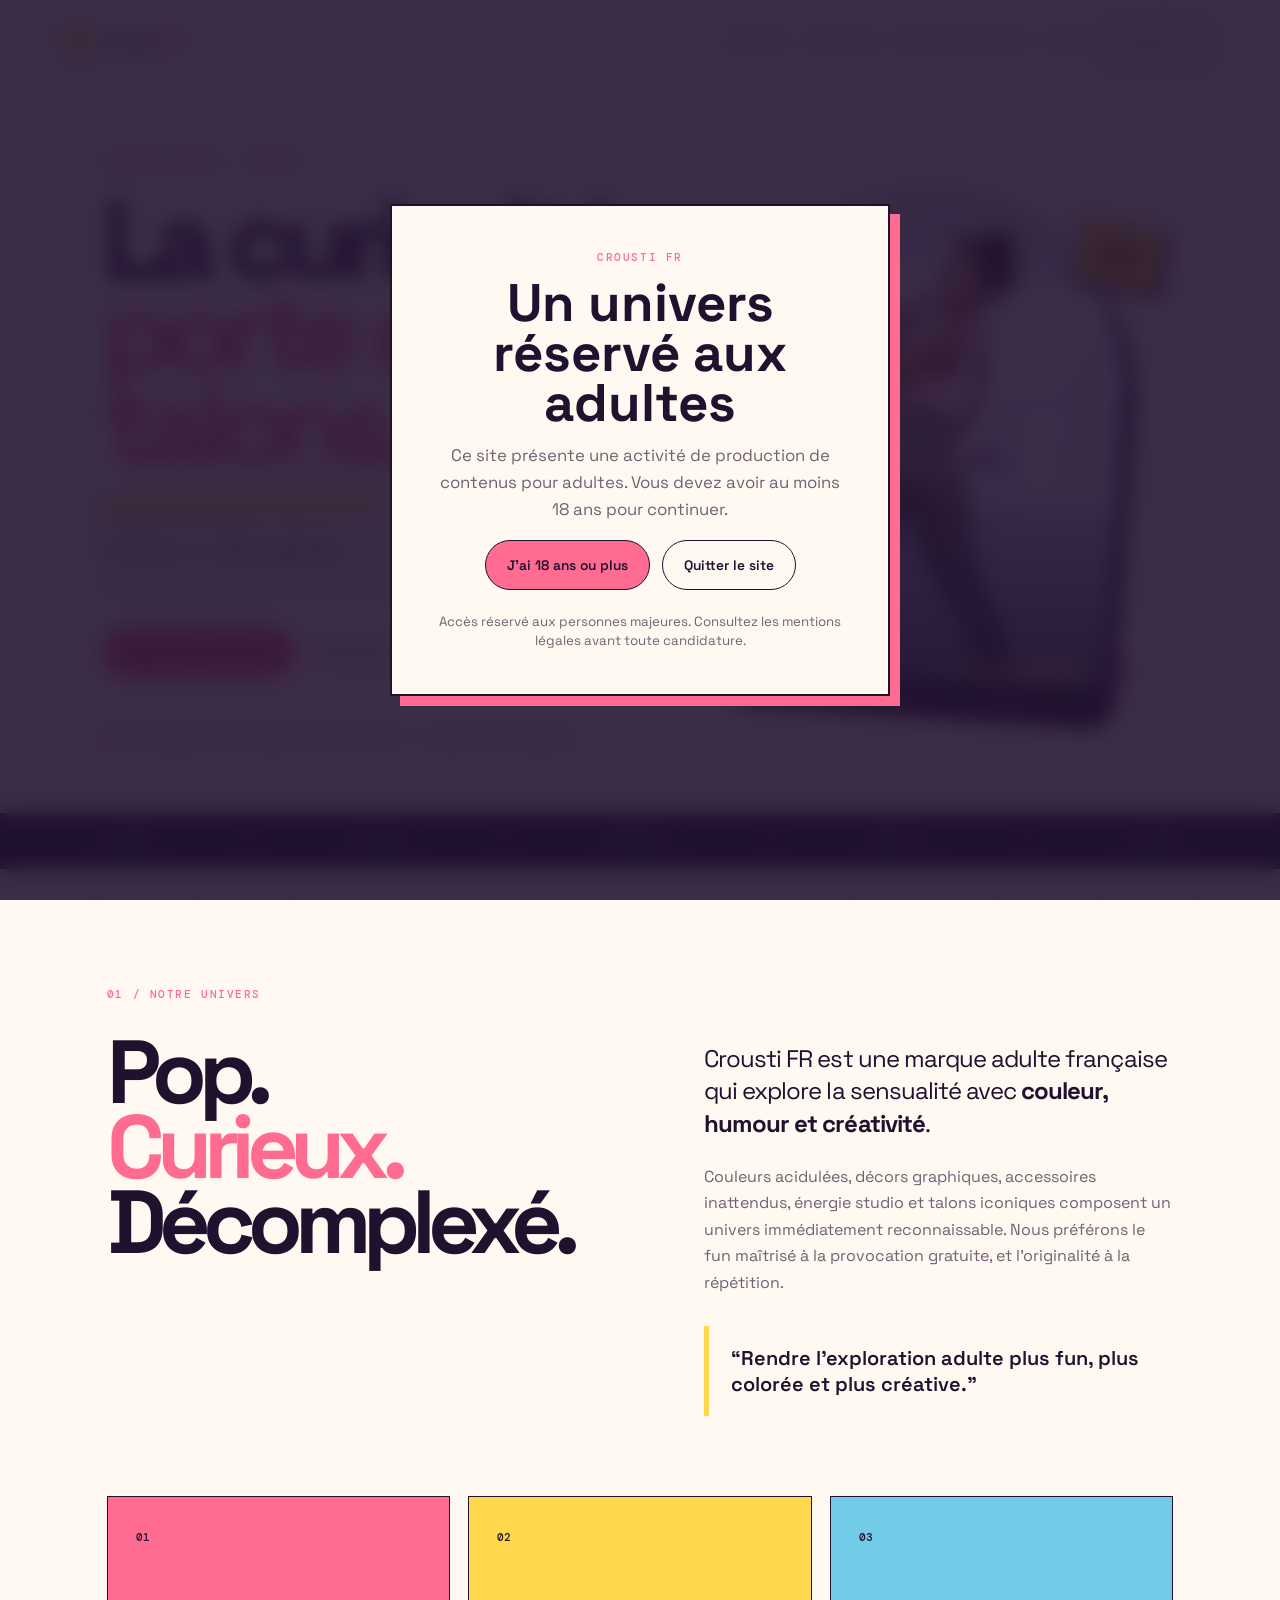
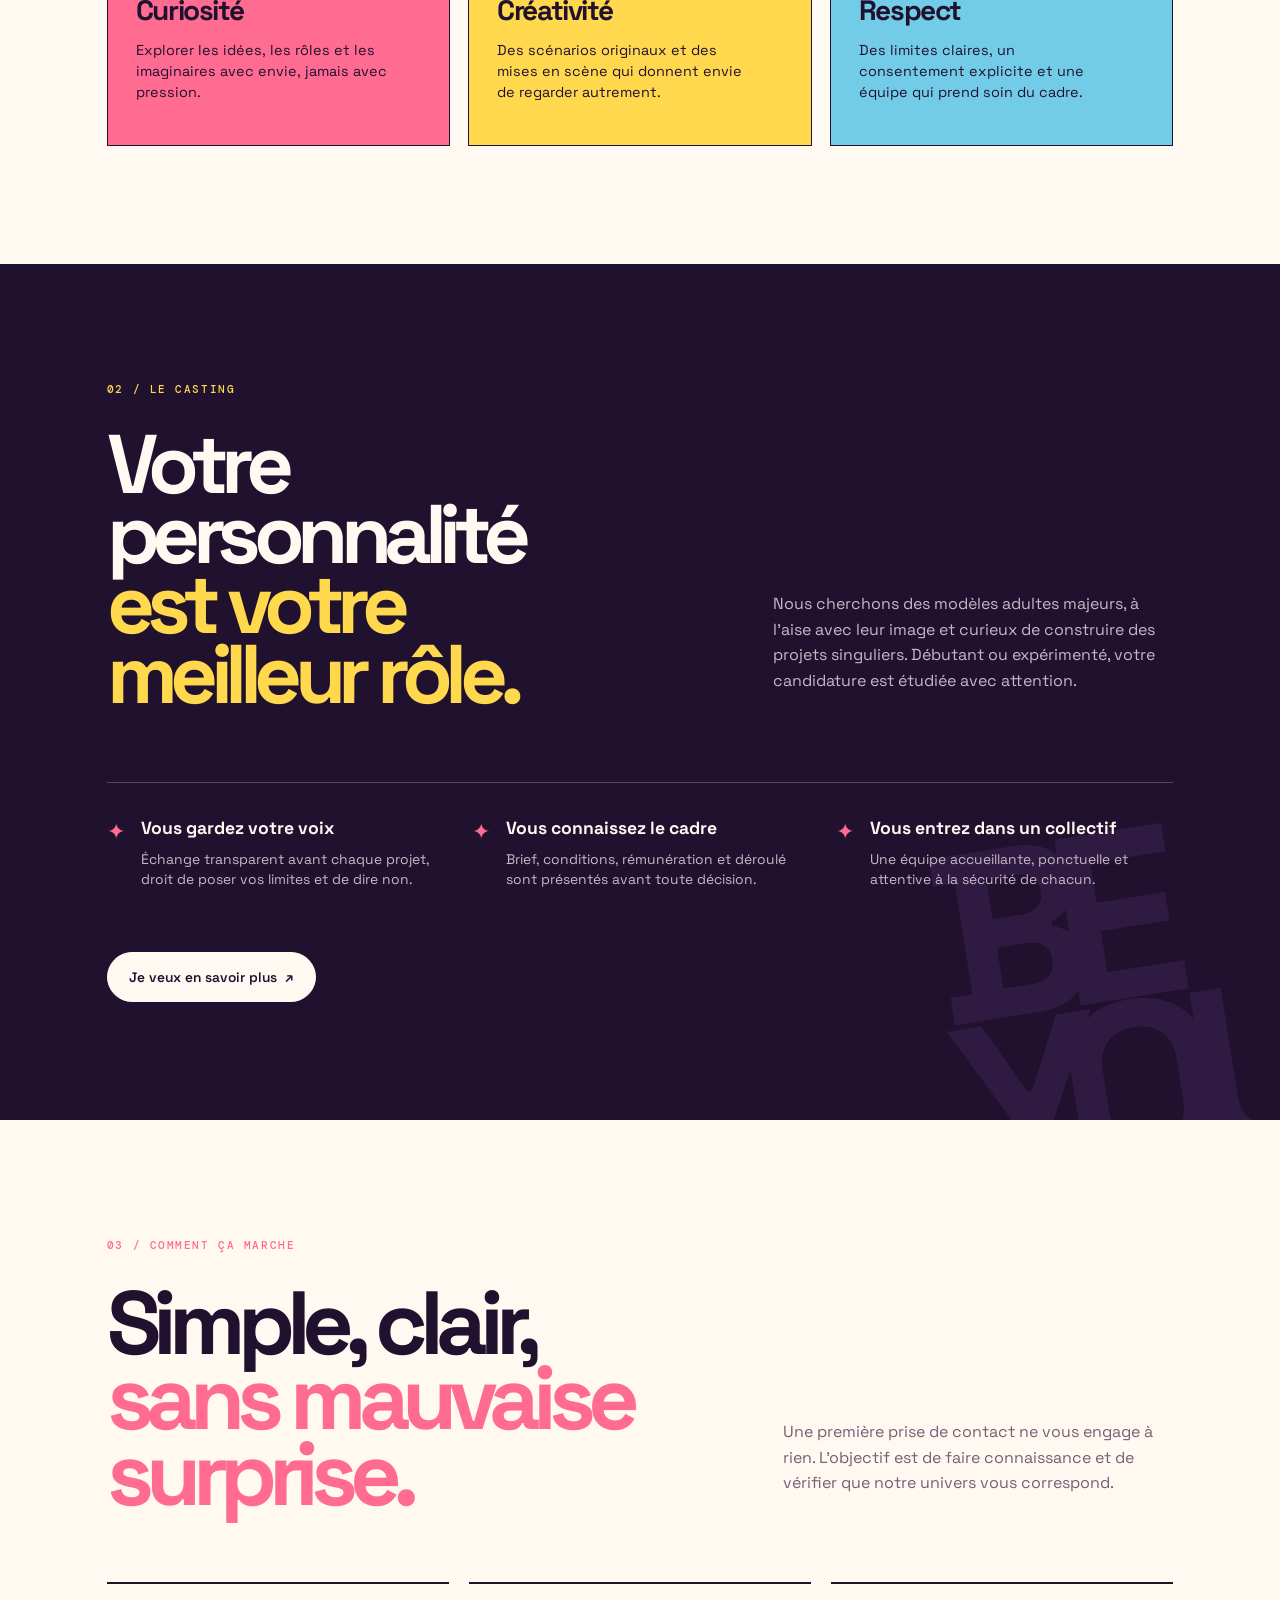
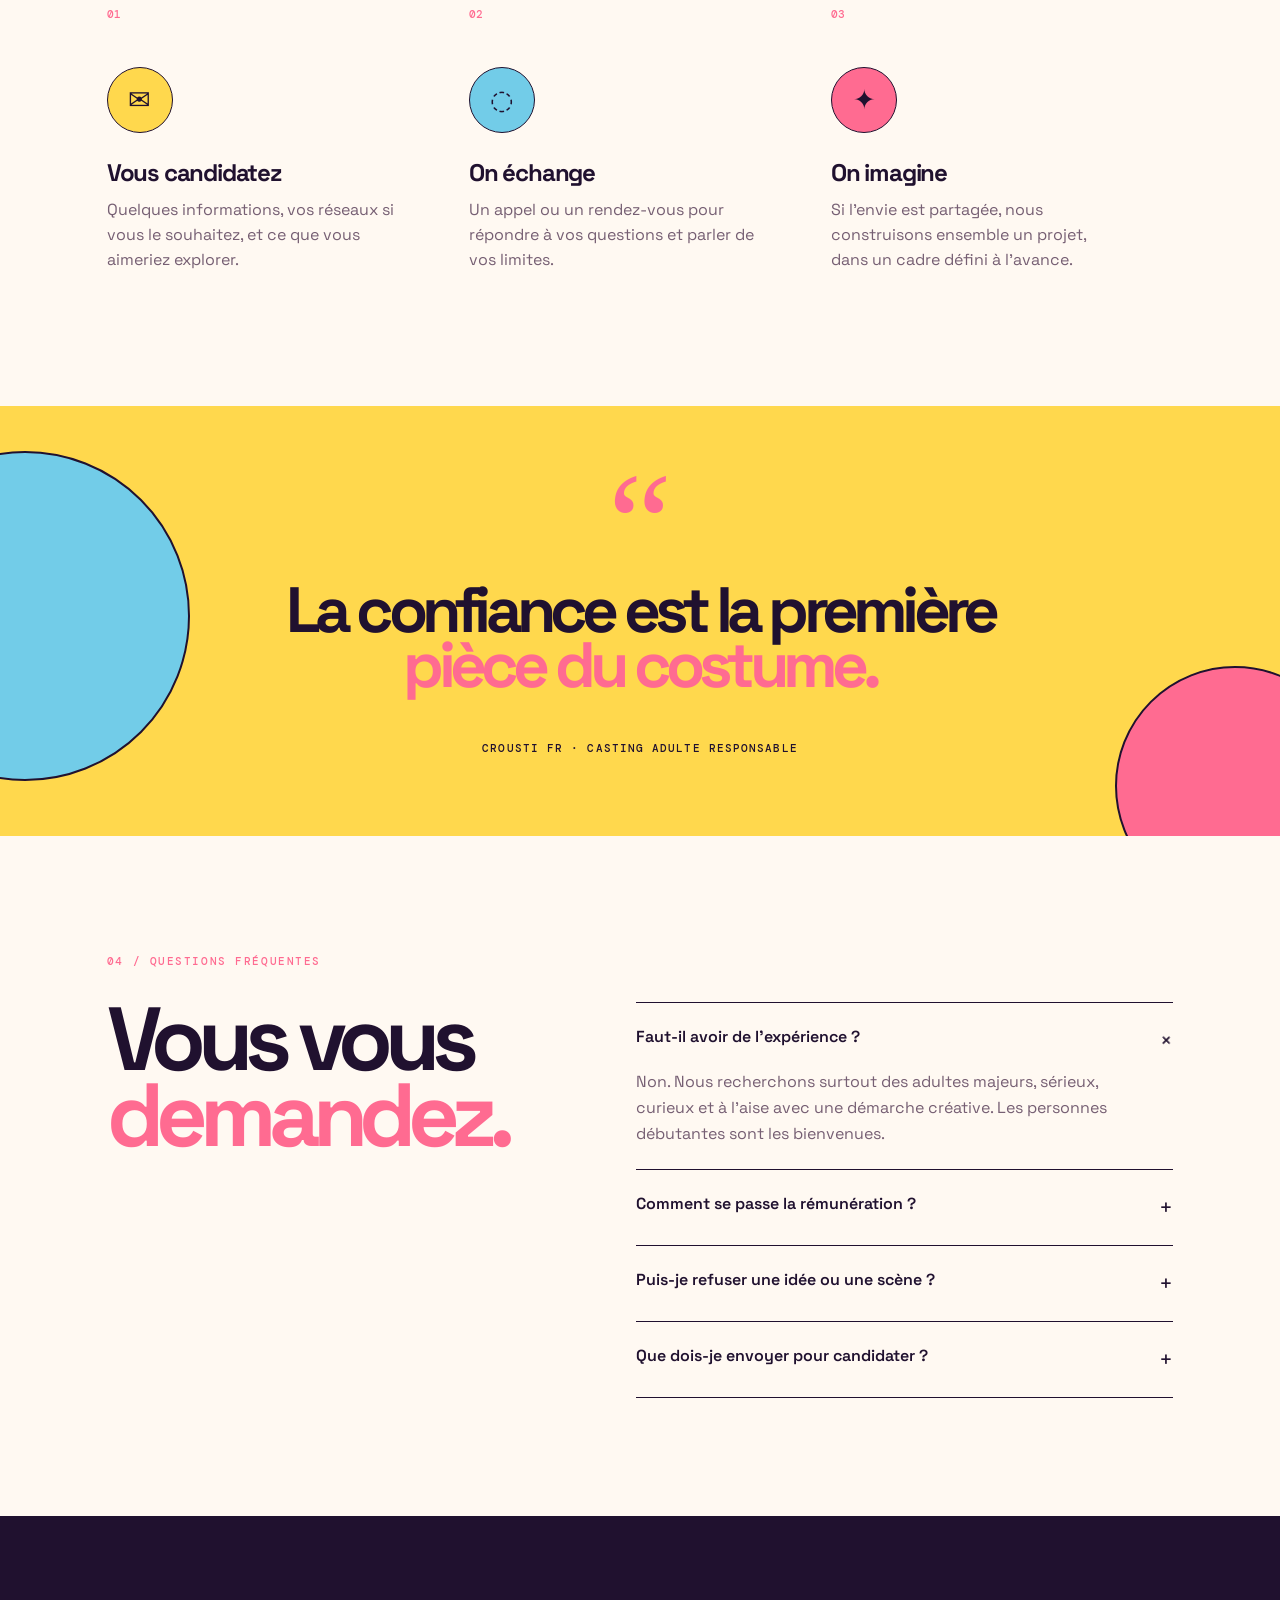
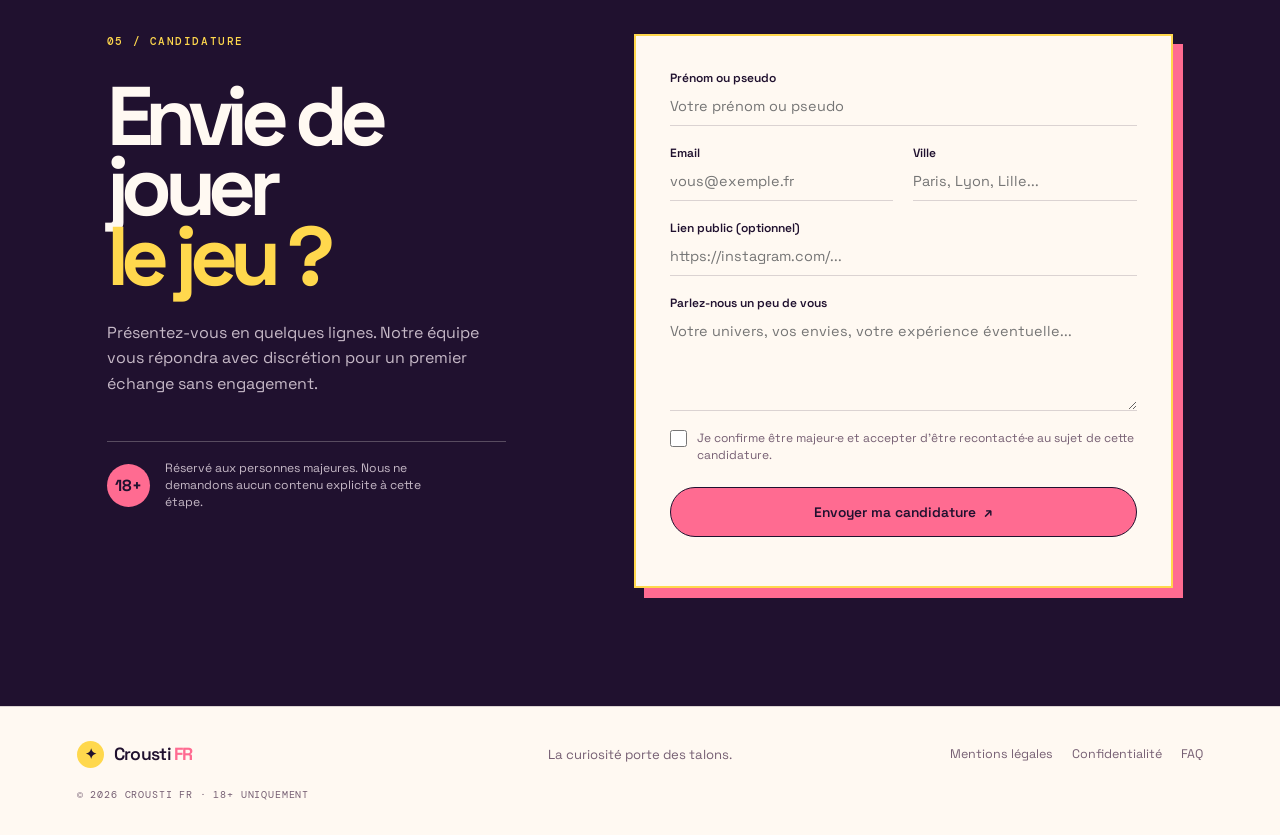
==== commit 5e4a6468: "Add files via upload" ====
--- a/crousti-fr/index.html
+++ b/crousti-fr/index.html
@@ -1,256 +1,161 @@
-<!DOCTYPE html>
+<!doctype html>
 <html lang="fr">
 <head>
-  <meta charset="UTF-8" />
-  <meta name="viewport" content="width=device-width, initial-scale=1.0" />
-  <title>Crousti FR – Espace Créatrices 18+</title>
-  <link rel="stylesheet" href="css/style.css" />
+  <meta charset="utf-8">
+  <meta name="viewport" content="width=device-width, initial-scale=1">
+  <meta name="theme-color" content="#20112f">
+  <meta name="description" content="Crousti FR recrute des modèles adultes pour des productions pop, créatives et respectueuses.">
+  <title>Crousti FR | La curiosité porte des talons</title>
+  <link rel="stylesheet" href="styles.css">
 </head>
 <body>
+  <div class="noise" aria-hidden="true"></div>
 
-  <!-- ══ HEADER ══════════════════════════════════════════════════════════════ -->
-  <header>
-    <div class="logo">
-      <span class="logo-crousti">CROUSTI</span>
-      <span class="logo-fr">FR</span>
-      <span class="logo-heel">👠</span>
+  <div class="age-gate" id="ageGate" role="dialog" aria-modal="true" aria-labelledby="ageTitle">
+    <div class="age-card">
+      <div class="eyebrow">Crousti FR</div>
+      <h2 id="ageTitle">Un univers réservé aux adultes</h2>
+      <p>Ce site présente une activité de production de contenus pour adultes. Vous devez avoir au moins 18 ans pour continuer.</p>
+      <div class="age-actions">
+        <button class="btn btn-primary" id="enterSite">J’ai 18 ans ou plus</button>
+        <button class="btn btn-ghost" id="leaveSite">Quitter le site</button>
+      </div>
+      <small>Accès réservé aux personnes majeures. Consultez les mentions légales avant toute candidature.</small>
     </div>
-    <nav>
-      <button class="nav-link" onclick="scrollTo('profils')">Mon profil</button>
-      <button class="nav-link" onclick="scrollTo('garanties')">Garanties</button>
-      <button class="nav-cta"  onclick="scrollTo('postuler')">Postuler</button>
+  </div>
+
+  <header class="site-header">
+    <a href="#top" class="brand" aria-label="Crousti FR, retour en haut">
+      <span class="brand-mark">✦</span>
+      <span>Crousti <b>FR</b></span>
+    </a>
+    <nav class="nav" aria-label="Navigation principale">
+      <a href="#univers">L’univers</a>
+      <a href="#casting">Le casting</a>
+      <a href="#process">Comment ça marche</a>
+      <a href="#faq">FAQ</a>
+      <a href="#candidature" class="nav-cta">Candidater <span>↗</span></a>
     </nav>
+    <button class="menu-toggle" id="menuToggle" aria-label="Ouvrir le menu" aria-expanded="false">☰</button>
   </header>
 
-  <!-- ══ HERO ════════════════════════════════════════════════════════════════ -->
-  <section id="hero">
-    <div class="hero-bg">
-      <!-- Image hero : remplace src par l'URL de ton image hébergée -->
-      <div class="hero-img-wrap" id="hero-img-wrap">
-        <img src="hero.jpg" alt="Crousti FR modèle" onerror="this.parentElement.style.display='none'" />
-        <div class="hero-img-fade"></div>
-        <div class="hero-img-veil"></div>
-      </div>
-      <div class="band-rose"></div>
-      <div class="band-violet"></div>
-      <div class="band-jaune"></div>
-      <div class="deco-sq1"></div>
-      <div class="deco-sq2"></div>
-      <div class="deco-sq3"></div>
-    </div>
-    <div class="hero-badge">
-      <div>
-        <div class="hero-badge-label">Recrutement</div>
-        <div class="hero-badge-open">OUVERT</div>
-        <div>👠</div>
-      </div>
-    </div>
-    <div class="hero-content">
-      <div class="hero-overline">
-        <div class="overline-bar"></div>
-        <span class="overline-text">Crousti FR · Espace créatrices · 18+</span>
-      </div>
-      <h1 class="hero-h1">
-        <span class="hero-word"><span class="hero-word-inner">L'ATTITUDE</span></span>
-        <span class="hero-word"><span class="hero-word-inner rose">PRIME</span></span>
-        <span class="hero-word"><span class="hero-word-inner">SUR TOUT.</span></span>
-      </h1>
-      <p class="hero-sub">
-        Crousti FR ne cherche pas un type de corps. On cherche une énergie, une curiosité, une façon d'être dans le cadre. Pop, coloré, décomplexé.
-      </p>
-      <div class="hero-ctas">
-        <button class="btn-primary" onclick="scrollTo('profils')">Trouver mon profil 👠</button>
-        <button class="btn-ghost"   onclick="scrollTo('postuler')">Postuler →</button>
-      </div>
-      <div class="hero-pills">
-        <span class="pill pill-creme">📄 Contrat avant tout</span>
-        <span class="pill pill-violet">🔒 Anonymat possible</span>
-        <span class="pill pill-jaune">💸 Payée sous 48h</span>
-        <span class="pill pill-rose">✅ Tu valides tout</span>
-      </div>
-    </div>
-  </section>
-
-  <!-- ══ TICKER 1 ═════════════════════════════════════════════════════════════ -->
-  <div class="ticker ticker-rose">
-    <div class="ticker-track" id="ticker1"></div>
-  </div>
-
-  <!-- ══ PROFILS ══════════════════════════════════════════════════════════════ -->
-  <section id="profils">
-    <div class="profils-inner">
-      <div class="profils-header rv-left">
-        <div>
-          <span class="sec-label" style="color:var(--rose)">5 profils recherchés</span>
-          <h2 class="profils-h2">Tu te reconnais<br><span>dans lequel ?</span></h2>
+  <main id="top">
+    <section class="hero section-grid">
+      <div class="hero-copy">
+        <div class="eyebrow reveal">Casting ouvert · France</div>
+        <h1 class="reveal delay-1">La curiosité<br><span>porte des talons.</span></h1>
+        <p class="hero-lead reveal delay-2">Crousti FR imagine des productions adultes <strong>pop, créatives et décomplexées</strong>, dans un cadre librement consenti, professionnel et respectueux.</p>
+        <div class="hero-actions reveal delay-3">
+          <a href="#candidature" class="btn btn-primary">Rejoindre le casting <span>↗</span></a>
+          <a href="#univers" class="text-link">Découvrir l’univers <span>↓</span></a>
         </div>
-        <p class="profils-sub">Clique sur le profil qui te ressemble pour voir ce qu'on attend de toi.</p>
-      </div>
-      <div class="cards-grid" id="seg-cards"></div>
-      <div id="seg-detail-area">
-        <div class="seg-placeholder">← Clique sur un profil pour voir le détail</div>
-      </div>
-    </div>
-  </section>
-
-  <!-- ══ MANIFESTE ════════════════════════════════════════════════════════════ -->
-  <section id="manifeste">
-    <span class="manifeste-deco">C</span>
-    <div class="manifeste-inner rv-up">
-      <span class="sec-label" style="color:var(--rose)">Notre état d'esprit</span>
-      <h2 class="manifeste-h2">
-        Le désir n'a pas besoin<br>d'être sombre<br>
-        <span>pour être intense.</span>
-      </h2>
-      <p class="manifeste-p">Crousti FR produit des photos et vidéos érotiques pour adultes. Du contenu assumé, esthétiquement soigné, tourné dans le respect total de chaque créatrice. Pas le cliché du secteur — quelque chose de plus curieux, de plus coloré, de plus humain.</p>
-      <p class="manifeste-p">Nos tournages sont des espaces où le désir peut être drôle, inattendu, pop, tendre — toujours librement choisi. Jamais honteux. Jamais imposé.</p>
-      <p class="manifeste-quote">Parce que la curiosité est une énergie. Et chez Crousti FR, elle porte des talons.</p>
-      <p class="manifeste-p">Et cette curiosité n'a pas d'âge. À 40 ans, la façon d'être dans un cadre — d'y apporter quelque chose de vrai, d'ancré — ça ne s'invente pas. C'est exactement ce qu'on cherche.</p>
-    </div>
-  </section>
-
-  <!-- ══ PROCESS ══════════════════════════════════════════════════════════════ -->
-  <section id="process">
-    <div class="process-header rv-up">
-      <span class="sec-label" style="color:rgba(255,241,214,.6)">Comment ça se passe</span>
-      <h2 class="process-h2">
-        6 étapes. <span class="j">Transparent.</span> <span class="r">Sans surprise.</span>
-      </h2>
-    </div>
-    <div class="process-grid" id="process-grid"></div>
-  </section>
-
-  <!-- ══ TICKER 2 ═════════════════════════════════════════════════════════════ -->
-  <div class="ticker ticker-violet">
-    <div class="ticker-track" id="ticker2"></div>
-  </div>
-
-  <!-- ══ GARANTIES ════════════════════════════════════════════════════════════ -->
-  <section id="garanties">
-    <div class="garanties-inner">
-      <div class="garanties-header rv-up">
-        <div>
-          <span class="sec-label" style="color:rgba(9,7,10,.6)">Tes garanties</span>
-          <h2 class="garanties-h2">
-            Ce qu'on te garantit.<br><span>Sans exception.</span>
-          </h2>
-        </div>
-        <p style="font-size:.88rem;color:rgba(9,7,10,.55);max-width:260px;line-height:1.7">
-          Pas des arguments marketing — les conditions de base.
-        </p>
-      </div>
-      <div class="garanties-grid" id="garanties-grid"></div>
-    </div>
-  </section>
-
-  <!-- ══ TÉMOIGNAGES ══════════════════════════════════════════════════════════ -->
-  <section id="temoignages">
-    <div class="temoignages-inner">
-      <div class="rv-up">
-        <span class="sec-label" style="color:rgba(9,7,10,.6)">Elles l'ont fait</span>
-        <h2 class="temoignages-h2">Ce qu'elles en disent.</h2>
-      </div>
-      <div class="temo-grid" id="temo-grid"></div>
-    </div>
-  </section>
-
-  <!-- ══ FAQ ══════════════════════════════════════════════════════════════════ -->
-  <section id="faq">
-    <div class="faq-inner">
-      <div class="rv-up">
-        <span class="sec-label" style="color:rgba(255,241,214,.6)">FAQ</span>
-        <h2 class="faq-h2">Tes questions.<br><span>Nos réponses.</span></h2>
-      </div>
-      <div class="faq-list" id="faq-list"></div>
-    </div>
-  </section>
-
-  <!-- ══ FORMULAIRE ════════════════════════════════════════════════════════════ -->
-  <section id="postuler">
-    <div class="form-inner">
-      <div class="form-top rv-up">
-        <div>
-          <span class="sec-label" style="color:rgba(255,241,214,.6)">Candidature</span>
-          <h2 class="form-h2">Prête à<br>nous rejoindre&nbsp;?</h2>
-        </div>
-        <div class="form-badge">
-          <div>
-            <div class="form-badge-icon">👠</div>
-            <div class="form-badge-label">Réponse<br>48h</div>
-          </div>
+        <div class="hero-meta reveal delay-4">
+          <span><i class="dot dot-pink"></i> 18+ uniquement</span>
+          <span><i class="dot dot-yellow"></i> Consentement au centre</span>
+          <span><i class="dot dot-blue"></i> Production française</span>
         </div>
       </div>
-      <p class="form-intro">Aucune photo requise à ce stade. Juste quelques infos pour qu'on se connaisse.</p>
 
-      <!-- Succès -->
-      <div class="form-success" id="form-success">
-        <span class="form-success-icon">👠</span>
-        <h3>Candidature reçue !</h3>
-        <p>On revient vers toi dans les 48h. À très vite.</p>
+      <div class="hero-art" aria-label="Photo de casting Crousti FR">
+        <div class="burst burst-1"></div>
+        <div class="burst burst-2"></div>
+        <div class="hero-photo-frame">
+          <img src="images/hero.jpg" class="hero-photo" alt="Modèle adulte dans un décor lumineux et coloré">
+          <div class="hero-photo-overlay"></div>
+          <div class="hero-photo-label">PLAYFUL<br><strong>CONFIDENT</strong></div>
+        </div>
+        <div class="sticker sticker-top">CASTING<br><b>OPEN</b></div>
+        <div class="sticker sticker-bottom">POP<br><b>POWER</b></div>
+        <div class="sparkle sparkle-1">✦</div>
+        <div class="sparkle sparkle-2">✧</div>
       </div>
+    </section>
 
-      <!-- Formulaire -->
-      <div class="form-box" id="form-box">
-        <div class="form-field">
-          <label class="form-label" for="f-profil">Mon profil (optionnel)</label>
-          <select class="form-select" id="f-profil" name="profil">
-            <option value="">Je ne sais pas encore</option>
-            <option value="La Pop Curieuse">🍭 La Pop Curieuse</option>
-            <option value="L'Attitude Assumée">💋 L'Attitude Assumée</option>
-            <option value="La Complicité Ouverte">🌺 La Complicité Ouverte</option>
-            <option value="L'Originale Décalée">🦋 L'Originale Décalée</option>
-            <option value="L'Énergique Pop">🍒 L'Énergique Pop</option>
-          </select>
+    <section class="ticker" aria-label="Valeurs de la marque">
+      <div>COLORÉ</div><span>✦</span><div>CURIEUX</div><span>✦</span><div>CONSENTI</div><span>✦</span><div>CRÉATIF</div><span>✦</span><div>COLORÉ</div>
+    </section>
+
+    <section class="content-section intro" id="univers">
+      <div class="section-kicker">01 / Notre univers</div>
+      <div class="intro-grid">
+        <div>
+          <h2>Pop.<br><em>Curieux.</em><br>Décomplexé.</h2>
         </div>
-        <div class="form-row form-field">
-          <div>
-            <label class="form-label" for="f-prenom">Prénom ou pseudo <span style="color:var(--rose)">*</span></label>
-            <input class="form-input" id="f-prenom" type="text" placeholder="Pseudo ou prénom" />
-          </div>
-          <div>
-            <label class="form-label" for="f-age">Âge <span style="color:var(--rose)">*</span></label>
-            <input class="form-input" id="f-age" type="number" placeholder="Ton âge" min="18" max="99" />
-          </div>
+        <div class="intro-text">
+          <p class="large-copy">Crousti FR est une marque adulte française qui explore la sensualité avec <strong>couleur, humour et créativité</strong>.</p>
+          <p>Couleurs acidulées, décors graphiques, accessoires inattendus, énergie studio et talons iconiques composent un univers immédiatement reconnaissable. Nous préférons le fun maîtrisé à la provocation gratuite, et l’originalité à la répétition.</p>
+          <blockquote>“Rendre l’exploration adulte plus fun, plus colorée et plus créative.”</blockquote>
         </div>
-        <div class="form-field">
-          <label class="form-label" for="f-email">Email confidentiel <span style="color:var(--rose)">*</span></label>
-          <input class="form-input" id="f-email" type="email" placeholder="ton@email.fr" />
+      </div>
+      <div class="value-cards">
+        <article class="value-card pink"><span class="card-number">01</span><h3>Curiosité</h3><p>Explorer les idées, les rôles et les imaginaires avec envie, jamais avec pression.</p></article>
+        <article class="value-card yellow"><span class="card-number">02</span><h3>Créativité</h3><p>Des scénarios originaux et des mises en scène qui donnent envie de regarder autrement.</p></article>
+        <article class="value-card blue"><span class="card-number">03</span><h3>Respect</h3><p>Des limites claires, un consentement explicite et une équipe qui prend soin du cadre.</p></article>
+      </div>
+    </section>
+
+    <section class="casting-section" id="casting">
+      <div class="content-section casting-inner">
+        <div class="section-kicker light">02 / Le casting</div>
+        <div class="casting-heading">
+          <h2>Votre personnalité<br><span>est votre meilleur rôle.</span></h2>
+          <p>Nous cherchons des modèles adultes majeurs, à l’aise avec leur image et curieux de construire des projets singuliers. Débutant ou expérimenté, votre candidature est étudiée avec attention.</p>
         </div>
-        <div class="form-field">
-          <label class="form-label" for="f-zone">Zone géographique</label>
-          <input class="form-input" id="f-zone" type="text" placeholder="Paris, Lyon, Marseille..." />
+        <div class="casting-points">
+          <div class="point"><span>✦</span><div><h3>Vous gardez votre voix</h3><p>Échange transparent avant chaque projet, droit de poser vos limites et de dire non.</p></div></div>
+          <div class="point"><span>✦</span><div><h3>Vous connaissez le cadre</h3><p>Brief, conditions, rémunération et déroulé sont présentés avant toute décision.</p></div></div>
+          <div class="point"><span>✦</span><div><h3>Vous entrez dans un collectif</h3><p>Une équipe accueillante, ponctuelle et attentive à la sécurité de chacun.</p></div></div>
         </div>
-        <div class="form-field">
-          <label class="form-label" for="f-motivation">Ce qui t'attire</label>
-          <textarea class="form-textarea" id="f-motivation" placeholder="L'esthétique, la liberté créative, la rémunération..."></textarea>
-        </div>
-        <div class="form-error-msg" id="form-error">⚠️ Prénom, âge et email sont requis pour envoyer ta candidature.</div>
-        <p class="form-privacy">🔒 Infos strictement confidentielles. Aucune photo requise.</p>
-        <button class="btn-submit" id="btn-submit" onclick="submitForm()">
-          Envoyer ma candidature 👠
-        </button>
+        <a href="#candidature" class="btn btn-light">Je veux en savoir plus <span>↗</span></a>
       </div>
-    </div>
-  </section>
+      <div class="scribble" aria-hidden="true">BE<br>YOU</div>
+    </section>
 
-  <!-- ══ FOOTER ════════════════════════════════════════════════════════════════ -->
-  <footer>
-    <div class="footer-logo">
-      <span class="footer-logo-crousti">CROUSTI</span>
-      <span class="footer-logo-fr">FR</span>
-      <span class="logo-heel">👠</span>
-    </div>
-    <div class="footer-links">
-      <a class="footer-link" href="#" target="_blank">Instagram</a>
-      <a class="footer-link" href="#" target="_blank">Email créatrices</a>
-      <a class="footer-link" href="#" target="_blank">Mentions légales</a>
-      <a class="footer-link" href="#" target="_blank">Confidentialité</a>
-    </div>
-    <span class="footer-18">18+</span>
-  </footer>
+    <section class="content-section process" id="process">
+      <div class="section-kicker">03 / Comment ça marche</div>
+      <div class="process-heading"><h2>Simple, clair,<br><em>sans mauvaise surprise.</em></h2><p>Une première prise de contact ne vous engage à rien. L’objectif est de faire connaissance et de vérifier que notre univers vous correspond.</p></div>
+      <div class="steps">
+        <article class="step"><span class="step-index">01</span><div class="step-icon">✉</div><h3>Vous candidatez</h3><p>Quelques informations, vos réseaux si vous le souhaitez, et ce que vous aimeriez explorer.</p></article>
+        <article class="step"><span class="step-index">02</span><div class="step-icon">◌</div><h3>On échange</h3><p>Un appel ou un rendez-vous pour répondre à vos questions et parler de vos limites.</p></article>
+        <article class="step"><span class="step-index">03</span><div class="step-icon">✦</div><h3>On imagine</h3><p>Si l’envie est partagée, nous construisons ensemble un projet, dans un cadre défini à l’avance.</p></article>
+      </div>
+    </section>
 
-  <!-- ══ SCRIPT ════════════════════════════════════════════════════════════════ -->
+    <section class="quote-section">
+      <div class="quote-shape shape-left"></div><div class="quote-shape shape-right"></div>
+      <p class="quote-mark">“</p>
+      <blockquote>La confiance est la première<br><span>pièce du costume.</span></blockquote>
+      <p class="quote-caption">Crousti FR · Casting adulte responsable</p>
+    </section>
 
-  <script src="js/main.js"></script>
+    <section class="content-section faq-section" id="faq">
+      <div class="section-kicker">04 / Questions fréquentes</div>
+      <div class="faq-layout"><h2>Vous vous<br><em>demandez.</em></h2><div class="faq-list">
+        <details open><summary>Faut-il avoir de l’expérience ? <span>+</span></summary><p>Non. Nous recherchons surtout des adultes majeurs, sérieux, curieux et à l’aise avec une démarche créative. Les personnes débutantes sont les bienvenues.</p></details>
+        <details><summary>Comment se passe la rémunération ? <span>+</span></summary><p>Les conditions et la rémunération sont communiquées clairement avant chaque projet. Rien ne commence sans accord explicite sur le cadre proposé.</p></details>
+        <details><summary>Puis-je refuser une idée ou une scène ? <span>+</span></summary><p>Oui. Vos limites sont discutées en amont et peuvent être rappelées à tout moment. Le consentement est libre, éclairé et réversible.</p></details>
+        <details><summary>Que dois-je envoyer pour candidater ? <span>+</span></summary><p>Un prénom ou pseudo, un moyen de contact, votre ville et quelques mots sur vous. Vous pouvez ajouter des liens publics, mais aucun contenu explicite n’est demandé via ce formulaire.</p></details>
+      </div></div>
+    </section>
+
+    <section class="application-section" id="candidature">
+      <div class="application-inner">
+        <div class="application-copy"><div class="section-kicker light">05 / Candidature</div><h2>Envie de jouer<br><span>le jeu ?</span></h2><p>Présentez-vous en quelques lignes. Notre équipe vous répondra avec discrétion pour un premier échange sans engagement.</p><div class="application-note"><span>18+</span><p>Réservé aux personnes majeures. Nous ne demandons aucun contenu explicite à cette étape.</p></div></div>
+        <form class="application-form" id="applicationForm">
+          <label>Prénom ou pseudo<input type="text" name="name" placeholder="Votre prénom ou pseudo" required></label>
+          <div class="form-row"><label>Email<input type="email" name="email" placeholder="vous@exemple.fr" required></label><label>Ville<input type="text" name="city" placeholder="Paris, Lyon, Lille..." required></label></div>
+          <label>Lien public (optionnel)<input type="url" name="social" placeholder="https://instagram.com/..." /></label>
+          <label>Parlez-nous un peu de vous<textarea name="message" rows="4" placeholder="Votre univers, vos envies, votre expérience éventuelle..."></textarea></label>
+          <label class="checkbox"><input type="checkbox" required><span>Je confirme être majeur·e et accepter d’être recontacté·e au sujet de cette candidature.</span></label>
+          <button class="btn btn-primary btn-submit" type="submit">Envoyer ma candidature <span>↗</span></button>
+          <p class="form-status" id="formStatus" role="status"></p>
+        </form>
+      </div>
+    </section>
+  </main>
+
+  <footer class="site-footer"><a href="#top" class="brand"><span class="brand-mark">✦</span><span>Crousti <b>FR</b></span></a><p>La curiosité porte des talons.</p><div class="footer-links"><a href="#">Mentions légales</a><a href="#">Confidentialité</a><a href="#faq">FAQ</a></div><small>© 2026 Crousti FR · 18+ uniquement</small></footer>
+
+  <script src="script.js"></script>
 </body>
 </html>
--- a/crousti-fr/styles.css
+++ b/crousti-fr/styles.css
@@ -0,0 +1,5 @@
+@import url('https://fonts.googleapis.com/css2?family=DM+Mono:wght@400;500&family=Space+Grotesk:wght@400;500;600;700&display=swap');
+
+:root{--ink:#20112f;--paper:#fff9f2;--pink:#ff6b91;--yellow:#ffd84d;--blue:#72cce8;--orange:#ff8a55;--muted:#765f73;--line:rgba(32,17,47,.16);--radius:24px}*{box-sizing:border-box}html{scroll-behavior:smooth}body{margin:0;background:var(--paper);color:var(--ink);font-family:'Space Grotesk',Arial,sans-serif;overflow-x:hidden}.noise{position:fixed;inset:0;pointer-events:none;opacity:.055;z-index:20;background-image:url("data:image/svg+xml,%3Csvg viewBox='0 0 180 180' xmlns='http://www.w3.org/2000/svg'%3E%3Cfilter id='n'%3E%3CfeTurbulence type='fractalNoise' baseFrequency='.9' numOctaves='3' stitchTiles='stitch'/%3E%3C/filter%3E%3Crect width='100%25' height='100%25' filter='url(%23n)' opacity='.55'/%3E%3C/svg%3E")}.age-gate{position:fixed;inset:0;background:rgba(32,17,47,.88);display:grid;place-items:center;padding:20px;z-index:100;backdrop-filter:blur(10px)}.age-gate.hidden{display:none}.age-card{max-width:500px;background:var(--paper);padding:44px;border:2px solid var(--ink);box-shadow:10px 10px 0 var(--pink);text-align:center}.age-card h2{font-size:clamp(2rem,5vw,3.3rem);line-height:.95;margin:14px 0}.age-card p{font-size:1.05rem;line-height:1.6;color:var(--muted)}.age-card small{display:block;margin-top:22px;color:var(--muted);line-height:1.45}.age-actions{display:flex;gap:12px;justify-content:center;flex-wrap:wrap}.site-header{height:82px;padding:0 5vw;display:flex;align-items:center;justify-content:space-between;border-bottom:1px solid var(--line);position:relative;z-index:10}.brand{display:inline-flex;align-items:center;gap:10px;color:var(--ink);text-decoration:none;font-weight:600;font-size:1.1rem;letter-spacing:-.04em}.brand b{color:var(--pink)}.brand-mark{display:grid;place-items:center;width:27px;height:27px;color:var(--ink);background:var(--yellow);border-radius:50%;font-size:.9rem}.nav{display:flex;align-items:center;gap:26px}.nav a,.footer-links a{font-size:.78rem;color:var(--muted);text-decoration:none}.nav a:hover,.footer-links a:hover,.text-link:hover{color:var(--pink)}.nav-cta{padding:12px 16px;border:1px solid var(--ink);color:var(--ink)!important;border-radius:99px}.nav-cta span,.btn span{margin-left:8px}.menu-toggle{display:none;border:0;background:transparent;font-size:1.5rem;color:var(--ink)}.section-grid{display:grid;grid-template-columns:1.02fr .98fr;min-height:680px;padding:72px 8vw 68px;gap:4vw;align-items:center}.hero-copy{max-width:670px}.eyebrow,.section-kicker{font:500 .7rem 'DM Mono',monospace;letter-spacing:.14em;text-transform:uppercase}.eyebrow{color:var(--pink)}h1,h2,h3,p{margin-top:0}h1{font-size:clamp(4rem,8.8vw,8.2rem);letter-spacing:-.09em;line-height:.82;margin:26px 0 36px;font-weight:700}h1 span{color:var(--pink);position:relative}h1 span:after{content:'';position:absolute;height:12px;left:0;right:7%;bottom:-13px;background:var(--yellow);z-index:-1;transform:rotate(-2deg)}.hero-lead{font-size:1.18rem;line-height:1.55;max-width:580px;color:var(--muted)}.hero-lead strong{color:var(--ink)}.hero-actions{display:flex;align-items:center;gap:26px;margin-top:32px}.btn{display:inline-flex;align-items:center;justify-content:center;border:1.5px solid var(--ink);border-radius:999px;padding:15px 21px;font:600 .86rem 'Space Grotesk',sans-serif;text-decoration:none;cursor:pointer;transition:.2s transform,.2s box-shadow}.btn:hover{transform:translate(-3px,-3px);box-shadow:4px 4px 0 var(--ink)}.btn-primary{background:var(--pink);color:var(--ink)}.btn-ghost{background:transparent;color:var(--ink)}.btn-light{background:var(--paper);color:var(--ink);border-color:var(--paper)}.text-link{font-size:.85rem;text-decoration:none;color:var(--ink);border-bottom:1px solid var(--ink);padding-bottom:4px}.hero-meta{display:flex;flex-wrap:wrap;gap:17px;margin-top:54px;color:var(--muted);font:500 .68rem 'DM Mono',monospace;text-transform:uppercase}.hero-meta span{display:flex;align-items:center;gap:7px}.dot{width:7px;height:7px;display:inline-block;border-radius:50%}.dot-pink{background:var(--pink)}.dot-yellow{background:var(--yellow)}.dot-blue{background:var(--blue)}.hero-art{min-height:570px;position:relative;display:grid;place-items:center}.hero-photo-frame{width:min(430px,78%);aspect-ratio:.76;position:relative;overflow:hidden;border:2px solid var(--ink);border-radius:220px 220px 30px 30px;transform:rotate(4deg);background:var(--pink);box-shadow:10px 10px 0 var(--ink);z-index:1}.hero-photo{width:100%;height:100%;display:block;object-fit:cover;object-position:center 33%;filter:saturate(1.03) contrast(1.02)}.hero-photo-overlay{position:absolute;inset:0;background:linear-gradient(180deg,rgba(32,17,47,0) 55%,rgba(32,17,47,.65) 100%)}.hero-photo-label{position:absolute;right:25px;bottom:26px;color:var(--paper);font:500 .65rem 'DM Mono',monospace;line-height:1.2;letter-spacing:.08em;text-align:right}.hero-photo-label strong{font-size:1.12rem;color:var(--yellow)}.art-card{position:absolute;width:min(380px,75%);aspect-ratio: .76;background:var(--yellow);border:2px solid var(--ink);border-radius:210px 210px 28px 28px;transform:rotate(8deg)}.art-card-back{background:var(--blue);transform:rotate(-9deg) translate(-25px,7px)}.art-card-main{background:var(--pink);display:flex;align-items:center;justify-content:center;overflow:hidden;box-shadow:9px 9px 0 var(--ink)}.art-card-main:before{content:'';position:absolute;width:250px;height:250px;border-radius:50%;background:var(--orange);right:-90px;top:-65px}.art-label,.art-foot{position:absolute;font:500 .65rem 'DM Mono',monospace;line-height:1.2;letter-spacing:.08em}.art-label{top:28px;left:27px}.art-label strong{font-size:1.12rem}.art-foot{bottom:28px;right:27px;text-align:right}.art-foot span{color:var(--paper)}.heel{width:55%;height:63%;color:var(--paper);transform:rotate(-12deg);position:relative;z-index:1}.sticker{position:absolute;background:var(--yellow);border:2px solid var(--ink);padding:13px 17px;font:500 .75rem 'DM Mono',monospace;line-height:1.05;z-index:3;box-shadow:4px 4px 0 var(--ink)}.sticker b{font-size:1.2rem}.sticker-top{top:60px;right:3%;transform:rotate(9deg)}.sticker-bottom{bottom:65px;left:2%;transform:rotate(-11deg);background:var(--blue)}.burst{position:absolute;border-radius:50%;filter:blur(.2px)}.burst-1{width:88px;height:88px;background:var(--orange);top:12%;left:3%}.burst-2{width:45px;height:45px;background:var(--pink);bottom:7%;right:10%}.sparkle{position:absolute;font-size:2.2rem}.sparkle-1{top:17%;right:12%}.sparkle-2{bottom:16%;left:13%;color:var(--pink)}.ticker{display:flex;justify-content:space-around;align-items:center;gap:15px;background:var(--ink);color:var(--paper);padding:17px 5vw;font:500 .7rem 'DM Mono',monospace;letter-spacing:.16em;white-space:nowrap;overflow:hidden}.ticker span{color:var(--pink);font-size:1.1rem}.content-section{max-width:1220px;margin:auto;padding:118px 6vw}.section-kicker{color:var(--pink);margin-bottom:34px}.intro-grid{display:grid;grid-template-columns:1fr 1fr;gap:10vw}.intro h2,.process h2,.faq-section h2{font-size:clamp(3.6rem,7vw,7.2rem);letter-spacing:-.09em;line-height:.84;margin:0}.intro h2 em,.process h2 em,.faq-section h2 em{color:var(--pink);font-style:normal}.intro-text{max-width:540px;padding-top:8px}.large-copy{font-size:1.5rem;line-height:1.35;letter-spacing:-.04em}.intro-text p:not(.large-copy){color:var(--muted);line-height:1.65}.intro blockquote{margin:30px 0 0;padding:19px 22px;border-left:5px solid var(--yellow);font-size:1.25rem;font-weight:600;line-height:1.3}.value-cards{display:grid;grid-template-columns:repeat(3,1fr);gap:18px;margin-top:80px}.value-card{padding:28px;min-height:220px;border:1.5px solid var(--ink);position:relative}.value-card.pink{background:var(--pink)}.value-card.yellow{background:var(--yellow)}.value-card.blue{background:var(--blue)}.card-number,.step-index{font:500 .68rem 'DM Mono',monospace}.value-card h3{font-size:1.75rem;letter-spacing:-.05em;margin:46px 0 12px}.value-card p{font-size:.9rem;line-height:1.45;max-width:260px}.casting-section,.application-section{background:var(--ink);color:var(--paper);position:relative;overflow:hidden}.casting-inner{position:relative;z-index:1}.section-kicker.light{color:var(--yellow)}.casting-heading{display:flex;justify-content:space-between;align-items:end;gap:8vw}.casting-heading h2,.application-copy h2{font-size:clamp(3.3rem,6.5vw,6.5rem);letter-spacing:-.09em;line-height:.84;margin:0}.casting-heading h2 span,.application-copy h2 span{color:var(--yellow)}.casting-heading p{max-width:400px;color:#c6b9c7;line-height:1.6}.casting-points{display:grid;grid-template-columns:repeat(3,1fr);gap:28px;border-top:1px solid rgba(255,249,242,.24);margin-top:72px;padding-top:34px;margin-bottom:48px}.point{display:flex;gap:16px}.point>span{color:var(--pink);font-size:1.4rem}.point h3{font-size:1.1rem;margin-bottom:10px}.point p{color:#c6b9c7;font-size:.87rem;line-height:1.5}.scribble{position:absolute;right:-20px;bottom:-55px;color:#2f1b41;font:bold 15rem/.72 'Space Grotesk';letter-spacing:-.15em;transform:rotate(-9deg)}.process-heading{display:flex;justify-content:space-between;align-items:end;gap:8vw}.process-heading p{max-width:390px;color:var(--muted);line-height:1.6}.steps{display:grid;grid-template-columns:repeat(3,1fr);gap:20px;margin-top:70px}.step{border-top:2px solid var(--ink);padding-top:18px}.step-index{color:var(--pink)}.step-icon{width:66px;height:66px;display:grid;place-items:center;border-radius:50%;margin:44px 0 24px;background:var(--yellow);border:1.5px solid var(--ink);font-size:1.7rem}.step:nth-child(2) .step-icon{background:var(--blue)}.step:nth-child(3) .step-icon{background:var(--pink)}.step h3{font-size:1.5rem;letter-spacing:-.05em;margin-bottom:10px}.step p{color:var(--muted);line-height:1.55;max-width:290px}.quote-section{min-height:430px;background:var(--yellow);display:grid;place-items:center;text-align:center;position:relative;overflow:hidden;padding:70px 5vw}.quote-mark{font:9rem/.5 Georgia,serif;margin:0;color:var(--pink);position:relative;z-index:1}.quote-section blockquote{font-size:clamp(2.5rem,5vw,5.8rem);font-weight:700;letter-spacing:-.09em;line-height:.86;margin:0;position:relative;z-index:1}.quote-section blockquote span{color:var(--pink)}.quote-caption{font:500 .68rem 'DM Mono',monospace;text-transform:uppercase;letter-spacing:.1em;margin:24px 0 0;position:relative;z-index:1}.quote-shape{position:absolute;border:2px solid var(--ink);border-radius:50%}.shape-left{width:330px;height:330px;left:-140px;top:45px;background:var(--blue)}.shape-right{width:240px;height:240px;right:-75px;bottom:-70px;background:var(--pink)}.faq-layout{display:grid;grid-template-columns:1fr 1.35fr;gap:10vw}.faq-list{border-top:1.5px solid var(--ink)}details{border-bottom:1.5px solid var(--ink);padding:23px 0}summary{cursor:pointer;list-style:none;font-weight:600;font-size:1rem;display:flex;justify-content:space-between;gap:20px}summary::-webkit-details-marker{display:none}summary span{font-size:1.4rem;font-weight:400;transition:.2s}details[open] summary span{transform:rotate(45deg)}details p{color:var(--muted);line-height:1.6;max-width:650px;padding:14px 40px 0 0;margin-bottom:0}.application-inner{max-width:1220px;margin:auto;padding:118px 6vw;display:grid;grid-template-columns:.85fr 1.15fr;gap:10vw}.application-copy h2{margin:20px 0 28px}.application-copy>p{color:#c6b9c7;line-height:1.6;max-width:400px}.application-note{display:flex;align-items:center;gap:15px;margin-top:44px;border-top:1px solid rgba(255,249,242,.25);padding-top:18px}.application-note span{display:grid;place-items:center;width:43px;height:43px;border-radius:50%;background:var(--pink);color:var(--ink);font-weight:700}.application-note p{font-size:.76rem;line-height:1.4;color:#c6b9c7;margin:0;max-width:280px}.application-form{background:var(--paper);color:var(--ink);padding:34px;border:2px solid var(--yellow);box-shadow:10px 10px 0 var(--pink)}label{display:block;font-size:.75rem;font-weight:600;margin-bottom:19px}input,textarea{display:block;width:100%;font:400 .9rem 'Space Grotesk',sans-serif;color:var(--ink);background:transparent;border:0;border-bottom:1.5px solid var(--line);border-radius:0;padding:11px 0 10px;outline:none}input:focus,textarea:focus{border-color:var(--pink)}textarea{resize:vertical;min-height:100px}.form-row{display:grid;grid-template-columns:1fr 1fr;gap:20px}.checkbox{display:flex;align-items:flex-start;gap:10px;color:var(--muted);font-weight:400;line-height:1.4}.checkbox input{width:17px;height:17px;accent-color:var(--pink);margin:0;flex:none}.btn-submit{border:1.5px solid var(--ink);width:100%;margin-top:4px}.form-status{font-size:.8rem;margin:15px 0 0;color:var(--muted)}.site-footer{display:grid;grid-template-columns:1fr 1fr 1fr;align-items:center;gap:20px;padding:34px 6vw;border-top:1px solid var(--line)}.site-footer>p{font-size:.82rem;color:var(--muted);text-align:center;margin:0}.footer-links{display:flex;justify-content:flex-end;gap:19px}.site-footer small{grid-column:1/-1;color:var(--muted);font:400 .65rem 'DM Mono',monospace;text-transform:uppercase;letter-spacing:.08em}.reveal{animation:up .7s both}@keyframes up{from{opacity:0;transform:translateY(18px)}to{opacity:1;transform:none}}.delay-1{animation-delay:.1s}.delay-2{animation-delay:.2s}.delay-3{animation-delay:.3s}.delay-4{animation-delay:.4s}
+@media(max-width:850px){.site-header{height:72px}.nav{display:none;position:absolute;top:72px;left:0;right:0;background:var(--paper);padding:20px 5vw;border-bottom:1px solid var(--line);flex-direction:column;align-items:flex-start}.nav.open{display:flex}.menu-toggle{display:block}.section-grid{grid-template-columns:1fr;min-height:auto;padding-top:60px}.hero-art{min-height:520px;margin-top:20px}.intro-grid,.faq-layout,.application-inner{grid-template-columns:1fr;gap:44px}.value-cards,.casting-points,.steps{grid-template-columns:1fr}.value-card{min-height:190px}.casting-heading,.process-heading{display:block}.casting-heading p,.process-heading p{margin-top:28px}.casting-points{gap:22px;margin-top:55px}.scribble{font-size:9rem}.site-footer{grid-template-columns:1fr;justify-items:start}.site-footer>p{text-align:left}.footer-links{justify-content:flex-start;flex-wrap:wrap}.site-footer small{grid-column:auto}.application-inner{padding-top:85px;padding-bottom:85px}.application-form{padding:25px;box-shadow:7px 7px 0 var(--pink)}h1{font-size:clamp(4rem,17vw,7rem)}}
+@media(max-width:500px){.hero-photo-frame{width:82%}.hero-actions{align-items:flex-start;flex-direction:column;gap:20px}.hero-meta{gap:11px;line-height:1.4}.art-card{width:80%}.sticker-top{right:0}.sticker-bottom{left:-4px}.age-card{padding:30px 24px}.quote-section blockquote{font-size:2.8rem}.form-row{grid-template-columns:1fr;gap:0}}
